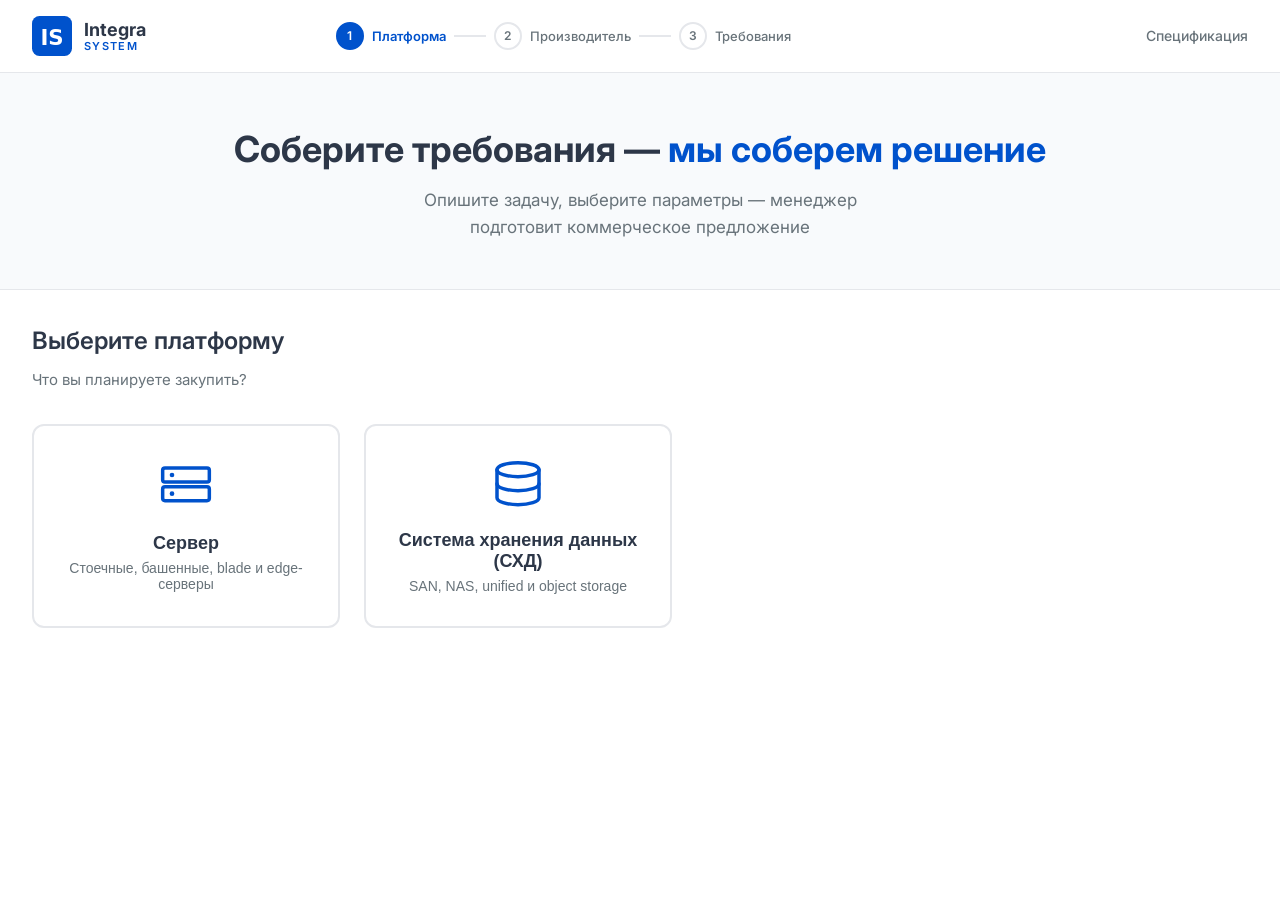
==== configurator_demo.html @ 0e26160b "demo" ====
<!DOCTYPE html>
<html lang="ru">
<head>
  <meta charset="UTF-8">
  <meta name="viewport" content="width=device-width, initial-scale=1.0">
  <title>IntegraSystem — Конфигуратор (демо)</title>
  <link rel="icon" href="favicon.svg" type="image/svg+xml">
  <link rel="preconnect" href="https://fonts.googleapis.com">
  <link rel="preconnect" href="https://fonts.gstatic.com" crossorigin>
  <link href="https://fonts.googleapis.com/css2?family=Inter:wght@400;500;600;700;800&display=swap" rel="stylesheet">
  <link rel="stylesheet" href="tokens.css">
  <link rel="stylesheet" href="configurator_demo.css">
</head>
<body>

  <header class="cfg-header">
    <div class="cfg-header-inner">
      <a class="cfg-logo" href="index.html">
        <div class="cfg-logo-mark"><img src="favicon.svg" alt=""></div>
        <div class="cfg-logo-text">
          <span class="cfg-logo-integra">Integra</span>
          <span class="cfg-logo-system">System</span>
        </div>
      </a>
      <nav class="cfg-stepper" id="stepper" aria-label="Шаги конфигуратора"></nav>
      <a class="cfg-back" href="configurator_spec.html">Спецификация</a>
    </div>
  </header>

  <section class="cfg-hero" id="hero"></section>

  <main class="cfg-main">
    <div id="app"></div>
  </main>

  <div class="cfg-overlay" id="modal-overlay"></div>

  <script src="configurator_demo.js"></script>
</body>
</html>
---- tokens.css ----
/**
 * IntegraSystem Design Tokens v1.1
 * Import: <link rel="stylesheet" href="tokens.css">
 */

:root {
  /* ── Primary ── */
  --integra-blue: #0052CC;
  --integra-blue-hover: #0045AD;
  --integra-blue-light: #3B82F6;
  --integra-cyan: #00B4D8;

  /* ── Neutral ── */
  --graphite: #2D3748;
  --dark-gray: #4A5568;
  --medium-gray: #68737A;
  --border-gray: #E5E7EB;
  --light-gray: #F8FAFC;
  --white: #FFFFFF;

  /* ── Dark theme ── */
  --deep-black: #111827;
  --dark-surface: #1F2937;
  --dark-border: #374151;
  --dark-text: #E5E7EB;

  /* ── Semantic aliases ── */
  --color-primary: var(--integra-blue);
  --color-primary-hover: var(--integra-blue-hover);
  --color-primary-on-dark: var(--integra-blue-light);
  --color-accent: var(--integra-cyan);
  --color-heading: var(--graphite);
  --color-text: var(--dark-gray);
  --color-text-secondary: var(--medium-gray);
  --color-border: var(--border-gray);
  --color-surface: var(--light-gray);
  --color-background: var(--white);

  /* ── Typography ── */
  --font-family: 'Inter', -apple-system, BlinkMacSystemFont, 'Segoe UI', sans-serif;
  --font-family-alt-1: 'Montserrat', sans-serif;
  --font-family-alt-2: 'Manrope', sans-serif;

  --font-size-h1: 56px;
  --font-size-h2: 40px;
  --font-size-h3: 32px;
  --font-size-h4: 24px;
  --font-size-body: 18px;
  --font-size-small: 14px;

  --font-weight-regular: 400;
  --font-weight-medium: 500;
  --font-weight-semibold: 600;
  --font-weight-bold: 700;
  --font-weight-extrabold: 800;

  --line-height-heading: 1.2;
  --line-height-body: 1.6;

  /* ── Layout ── */
  --max-width: 1280px;
  --grid-columns: 12;

  /* ── Spacing ── */
  --space-1: 8px;
  --space-2: 16px;
  --space-3: 24px;
  --space-4: 32px;
  --space-5: 48px;
  --space-6: 64px;
  --space-7: 96px;

  /* ── Radius ── */
  --radius-sm: 6px;
  --radius: 10px;
  --radius-md: 12px;
  --radius-lg: 16px;

  /* ── Buttons ── */
  --btn-primary-bg: var(--integra-blue);
  --btn-primary-bg-hover: var(--integra-blue-hover);
  --btn-primary-color: var(--white);
  --btn-primary-radius: var(--radius);

  --btn-secondary-bg: transparent;
  --btn-secondary-border: 1px solid var(--integra-blue);
  --btn-secondary-color: var(--integra-blue);

  /* ── Icons ── */
  --icon-color: var(--integra-blue);
  --icon-stroke-width: 1.5;

  /* ── Logo (light background) ── */
  --logo-mark-bg-light: var(--integra-blue);
  --logo-mark-color-light: var(--white);
  --logo-integra-color-light: var(--graphite);
  --logo-system-color-light: var(--integra-blue);

  /* ── Logo (dark background) ── */
  --logo-mark-bg-dark: var(--integra-blue);
  --logo-mark-color-dark: var(--white);
  --logo-integra-color-dark: var(--white);
  --logo-system-color-dark: var(--integra-blue-light);
}

/* ── Utility classes ── */

.btn-primary {
  display: inline-flex;
  align-items: center;
  justify-content: center;
  padding: 14px 28px;
  font-family: var(--font-family);
  font-size: 16px;
  font-weight: var(--font-weight-semibold);
  background: var(--btn-primary-bg);
  color: var(--btn-primary-color);
  border: none;
  border-radius: var(--btn-primary-radius);
  cursor: pointer;
  text-decoration: none;
  transition: background 0.15s;
}

.btn-primary:hover {
  background: var(--btn-primary-bg-hover);
}

.btn-secondary {
  display: inline-flex;
  align-items: center;
  justify-content: center;
  padding: 14px 28px;
  font-family: var(--font-family);
  font-size: 16px;
  font-weight: var(--font-weight-semibold);
  background: var(--btn-secondary-bg);
  color: var(--btn-secondary-color);
  border: var(--btn-secondary-border);
  border-radius: var(--btn-primary-radius);
  cursor: pointer;
  text-decoration: none;
  transition: background 0.15s;
}

.btn-secondary:hover {
  background: rgba(0, 82, 204, 0.06);
}

.text-h1 { font-size: var(--font-size-h1); font-weight: var(--font-weight-bold); color: var(--color-heading); line-height: 1.1; }
.text-h2 { font-size: var(--font-size-h2); font-weight: var(--font-weight-bold); color: var(--color-heading); line-height: var(--line-height-heading); }
.text-h3 { font-size: var(--font-size-h3); font-weight: var(--font-weight-semibold); color: var(--color-heading); line-height: 1.25; }
.text-h4 { font-size: var(--font-size-h4); font-weight: var(--font-weight-semibold); color: var(--color-heading); line-height: 1.3; }
.text-body { font-size: var(--font-size-body); color: var(--color-text); line-height: var(--line-height-body); }
.text-small { font-size: var(--font-size-small); color: var(--color-text-secondary); }

.container {
  max-width: var(--max-width);
  margin: 0 auto;
  padding: 0 var(--space-4);
}
---- configurator_demo.css ----
/**
 * IntegraSystem — Configurator Demo
 * Requires: tokens.css
 */

*, *::before, *::after { box-sizing: border-box; margin: 0; padding: 0; }

body {
  font-family: var(--font-family);
  font-size: 16px;
  line-height: 1.6;
  color: var(--dark-gray);
  background: var(--white);
  min-height: 100vh;
}

a { color: var(--integra-blue); text-decoration: none; }
a:hover { text-decoration: underline; }

/* ── Header ── */

.cfg-header {
  position: sticky;
  top: 0;
  z-index: 50;
  background: var(--white);
  border-bottom: 1px solid var(--border-gray);
}

.cfg-header-inner {
  max-width: var(--max-width);
  margin: 0 auto;
  padding: 16px var(--space-4);
  display: flex;
  align-items: center;
  gap: var(--space-3);
  flex-wrap: wrap;
}

.cfg-logo {
  display: flex;
  align-items: center;
  gap: 12px;
  text-decoration: none;
  color: inherit;
}

.cfg-logo:hover { text-decoration: none; }

.cfg-logo-mark {
  width: 40px;
  height: 40px;
  flex-shrink: 0;
}

.cfg-logo-mark img {
  width: 100%;
  height: 100%;
  display: block;
}

.cfg-logo-text {
  display: flex;
  flex-direction: column;
  line-height: 1.1;
}

.cfg-logo-integra {
  font-size: 18px;
  font-weight: 700;
  color: var(--graphite);
}

.cfg-logo-system {
  font-size: 11px;
  font-weight: 600;
  letter-spacing: 0.12em;
  text-transform: uppercase;
  color: var(--integra-blue);
}

.cfg-back {
  font-size: 14px;
  font-weight: 500;
  color: var(--medium-gray);
  margin-left: auto;
}

.cfg-back:hover { color: var(--integra-blue); }

/* ── Stepper ── */

.cfg-stepper {
  display: flex;
  align-items: center;
  gap: 8px;
  width: 100%;
  justify-content: center;
  order: 3;
  flex-basis: 100%;
}

@media (min-width: 900px) {
  .cfg-stepper {
    order: 0;
    flex-basis: auto;
    width: auto;
    margin: 0 auto;
  }
}

.cfg-step {
  display: flex;
  align-items: center;
  gap: 8px;
  font-size: 13px;
  font-weight: 500;
  color: var(--medium-gray);
}

.cfg-step.is-active { color: var(--integra-blue); font-weight: 600; }
.cfg-step.is-done { color: var(--graphite); }

.cfg-step-num {
  width: 28px;
  height: 28px;
  border-radius: 50%;
  border: 2px solid var(--border-gray);
  display: flex;
  align-items: center;
  justify-content: center;
  font-size: 12px;
  font-weight: 600;
  flex-shrink: 0;
}

.cfg-step.is-active .cfg-step-num {
  border-color: var(--integra-blue);
  background: var(--integra-blue);
  color: var(--white);
}

.cfg-step.is-done .cfg-step-num {
  border-color: var(--integra-blue);
  color: var(--integra-blue);
}

.cfg-step-line {
  width: 32px;
  height: 2px;
  background: var(--border-gray);
}

.cfg-step-line.is-done { background: var(--integra-blue); }

/* ── Hero strip (step 1) ── */

.cfg-hero {
  background: var(--light-gray);
  border-bottom: 1px solid var(--border-gray);
  padding: var(--space-5) var(--space-4);
  text-align: center;
}

.cfg-hero h1 {
  font-size: clamp(28px, 4vw, 36px);
  font-weight: 700;
  color: var(--graphite);
  margin-bottom: 8px;
}

.cfg-hero p {
  font-size: 17px;
  color: var(--medium-gray);
  max-width: 520px;
  margin: 0 auto;
}

.cfg-hero em {
  font-style: normal;
  color: var(--integra-blue);
}

/* ── Layout ── */

.cfg-main {
  max-width: var(--max-width);
  margin: 0 auto;
  padding: var(--space-4);
}

.cfg-step-view {
  animation: cfgFade 0.2s ease;
}

@keyframes cfgFade {
  from { opacity: 0; transform: translateY(6px); }
  to { opacity: 1; transform: translateY(0); }
}

.cfg-step-title {
  font-size: 24px;
  font-weight: 600;
  color: var(--graphite);
  margin-bottom: 8px;
}

.cfg-step-desc {
  font-size: 15px;
  color: var(--medium-gray);
  margin-bottom: var(--space-4);
}

/* ── Cards grid ── */

.cfg-cards {
  display: grid;
  grid-template-columns: repeat(auto-fit, minmax(240px, 1fr));
  gap: var(--space-3);
  max-width: 640px;
}

.cfg-card {
  background: var(--white);
  border: 2px solid var(--border-gray);
  border-radius: var(--radius-md);
  padding: var(--space-4);
  cursor: pointer;
  text-align: center;
  transition: border-color 0.15s, box-shadow 0.15s, transform 0.15s;
}

.cfg-card:hover {
  border-color: var(--integra-blue);
  box-shadow: 0 4px 20px rgba(0, 82, 204, 0.1);
  transform: translateY(-2px);
}

.cfg-card-icon {
  width: 56px;
  height: 56px;
  margin: 0 auto 16px;
  color: var(--integra-blue);
}

.cfg-card-icon svg {
  width: 100%;
  height: 100%;
  stroke: currentColor;
  fill: none;
  stroke-width: 1.5;
  stroke-linecap: round;
  stroke-linejoin: round;
}

.cfg-card h3 {
  font-size: 18px;
  font-weight: 600;
  color: var(--graphite);
  margin-bottom: 6px;
}

.cfg-card p {
  font-size: 14px;
  color: var(--medium-gray);
}

/* ── Step 2: brands ── */

.cfg-step-view--brands {
  max-width: 920px;
  margin: 0 auto;
  padding-top: var(--space-2);
}

.cfg-brands-header {
  text-align: center;
  margin-bottom: var(--space-5);
}

.cfg-brands-meta {
  display: flex;
  align-items: center;
  justify-content: center;
  flex-wrap: wrap;
  gap: 10px;
  margin-bottom: var(--space-3);
}

.cfg-brands-badge {
  display: inline-flex;
  align-items: center;
  padding: 6px 14px;
  border-radius: 999px;
  background: rgba(0, 82, 204, 0.08);
  color: var(--integra-blue);
  font-size: 13px;
  font-weight: 600;
  letter-spacing: 0.01em;
}

.cfg-brands-step {
  font-size: 13px;
  font-weight: 500;
  color: var(--medium-gray);
}

.cfg-brands-title {
  font-size: clamp(26px, 3.5vw, 32px);
  font-weight: 700;
  line-height: 1.2;
  color: var(--graphite);
  margin-bottom: 10px;
}

.cfg-brands-desc {
  font-size: 16px;
  line-height: 1.5;
  color: var(--medium-gray);
  max-width: 440px;
  margin: 0 auto;
}

.cfg-brands-grid {
  display: grid;
  grid-template-columns: repeat(4, 1fr);
  gap: 16px;
}

.cfg-brand-card {
  appearance: none;
  font: inherit;
  background: var(--light-gray);
  border: 1px solid var(--border-gray);
  border-radius: var(--radius-md);
  min-height: 96px;
  padding: 20px 16px;
  cursor: pointer;
  display: flex;
  align-items: center;
  justify-content: center;
  transition: border-color 0.15s, box-shadow 0.15s, background 0.15s, transform 0.15s;
}

.cfg-brand-card:hover {
  background: var(--white);
  border-color: var(--integra-blue);
  box-shadow: 0 6px 24px rgba(0, 82, 204, 0.08);
  transform: translateY(-1px);
}

.cfg-brand-card:focus-visible {
  outline: 2px solid var(--integra-blue);
  outline-offset: 2px;
}

.cfg-brand-logo {
  display: flex;
  align-items: center;
  justify-content: center;
  width: 100%;
  height: 44px;
}

.cfg-brand-logo-img {
  width: auto;
  max-width: 100%;
  height: 44px;
  object-fit: contain;
  object-position: center;
}

.cfg-brands-skip {
  margin-top: var(--space-4);
  text-align: center;
}

.cfg-brand-skip {
  appearance: none;
  font: inherit;
  font-size: 15px;
  font-weight: 500;
  color: var(--medium-gray);
  background: transparent;
  border: 1px dashed var(--border-gray);
  border-radius: var(--radius-md);
  padding: 14px 28px;
  min-width: 200px;
  cursor: pointer;
  transition: border-color 0.15s, color 0.15s, background 0.15s;
}

.cfg-brand-skip:hover {
  color: var(--graphite);
  border-color: var(--medium-gray);
  background: var(--light-gray);
}

.cfg-brand-skip:focus-visible {
  outline: 2px solid var(--integra-blue);
  outline-offset: 2px;
}

.cfg-actions--brands {
  margin-top: var(--space-5);
  border-top: none;
  padding-top: 0;
  justify-content: center;
}

/* ── Step 3 layout ── */

.cfg-form-layout {
  display: grid;
  grid-template-columns: 1fr 300px;
  gap: var(--space-4);
  align-items: start;
  transition: grid-template-columns 0.2s ease;
}

.cfg-form-layout--sidebar-collapsed {
  grid-template-columns: 1fr 48px;
}

.cfg-context-bar {
  grid-column: 1 / -1;
  display: flex;
  flex-wrap: wrap;
  gap: 12px;
  align-items: center;
  padding: 14px 20px;
  background: var(--light-gray);
  border: 1px solid var(--border-gray);
  border-radius: var(--radius-md);
  margin-bottom: 8px;
}

.cfg-context-bar span {
  font-size: 14px;
  color: var(--medium-gray);
}

.cfg-context-bar strong {
  color: var(--graphite);
}

.cfg-tag {
  font-size: 12px;
  font-weight: 600;
  padding: 4px 12px;
  border-radius: 20px;
  background: rgba(0, 82, 204, 0.08);
  color: var(--integra-blue);
}

/* ── Form blocks ── */

.cfg-blocks { display: flex; flex-direction: column; gap: var(--space-3); }

.cfg-block {
  background: var(--white);
  border: 1px solid var(--border-gray);
  border-radius: var(--radius-md);
  padding: var(--space-3);
}

.cfg-block-title {
  font-size: 16px;
  font-weight: 600;
  color: var(--graphite);
  margin-bottom: var(--space-2);
  padding-bottom: 12px;
  border-bottom: 1px solid var(--border-gray);
}

.cfg-field {
  margin-bottom: var(--space-2);
}

.cfg-field:last-child { margin-bottom: 0; }

.cfg-field.is-hidden { display: none; }

.cfg-label {
  display: block;
  font-size: 14px;
  font-weight: 500;
  color: var(--graphite);
  margin-bottom: 10px;
}

.cfg-select {
  width: 100%;
  max-width: 360px;
  padding: 10px 14px;
  font-family: var(--font-family);
  font-size: 15px;
  color: var(--graphite);
  background: var(--white);
  border: 1px solid var(--border-gray);
  border-radius: var(--radius-sm);
  cursor: pointer;
}

.cfg-select:focus {
  outline: none;
  border-color: var(--integra-blue);
  box-shadow: 0 0 0 3px rgba(0, 82, 204, 0.12);
}

.cfg-options {
  display: flex;
  flex-wrap: wrap;
  gap: 8px;
}

.cfg-option {
  position: relative;
}

.cfg-option input {
  position: absolute;
  opacity: 0;
  pointer-events: none;
}

.cfg-option label {
  display: inline-block;
  padding: 8px 16px;
  font-size: 14px;
  font-weight: 500;
  color: var(--dark-gray);
  background: var(--light-gray);
  border: 1px solid var(--border-gray);
  border-radius: var(--radius-sm);
  cursor: pointer;
  transition: all 0.12s;
  user-select: none;
}

.cfg-option input:checked + label {
  background: rgba(0, 82, 204, 0.08);
  border-color: var(--integra-blue);
  color: var(--integra-blue);
}

.cfg-option label:hover {
  border-color: var(--integra-blue);
}

/* ── Sidebar ── */

.cfg-sidebar {
  position: sticky;
  top: 100px;
}

.cfg-sidebar-fab {
  display: none;
  position: relative;
  width: 48px;
  height: 48px;
  align-items: center;
  justify-content: center;
  background: var(--white);
  border: 1px solid var(--border-gray);
  border-radius: var(--radius-md);
  color: var(--integra-blue);
  cursor: pointer;
  transition: border-color 0.15s, box-shadow 0.15s;
}

.cfg-sidebar-fab:hover {
  border-color: var(--integra-blue);
  box-shadow: 0 4px 16px rgba(0, 82, 204, 0.12);
}

.cfg-sidebar-fab-icon {
  display: flex;
  align-items: center;
  justify-content: center;
}

.cfg-sidebar-fab-icon svg {
  width: 22px;
  height: 22px;
  stroke: currentColor;
  fill: none;
  stroke-width: 2;
  stroke-linecap: round;
}

.cfg-sidebar-dot {
  position: absolute;
  top: 7px;
  right: 7px;
  width: 9px;
  height: 9px;
  border-radius: 50%;
  background: var(--integra-blue);
  box-shadow: 0 0 0 2px var(--white);
}

.cfg-sidebar-panel {
  background: var(--light-gray);
  border: 1px solid var(--border-gray);
  border-radius: var(--radius-md);
  overflow: hidden;
}

.cfg-sidebar.is-collapsed .cfg-sidebar-fab { display: flex; }
.cfg-sidebar.is-collapsed .cfg-sidebar-panel { display: none; }

.cfg-sidebar-head {
  display: flex;
  align-items: center;
  justify-content: space-between;
  padding: 14px 16px;
  background: var(--white);
  border-bottom: 1px solid var(--border-gray);
}

.cfg-sidebar-head h3 {
  font-size: 14px;
  font-weight: 600;
  color: var(--graphite);
}

.cfg-sidebar-toggle {
  display: flex;
  align-items: center;
  justify-content: center;
  width: 32px;
  height: 32px;
  background: none;
  border: 1px solid var(--border-gray);
  border-radius: var(--radius-sm);
  color: var(--medium-gray);
  cursor: pointer;
  transition: border-color 0.12s, color 0.12s;
}

.cfg-sidebar-toggle:hover {
  border-color: var(--integra-blue);
  color: var(--integra-blue);
}

.cfg-sidebar-toggle svg {
  width: 18px;
  height: 18px;
  stroke: currentColor;
  fill: none;
  stroke-width: 2;
  stroke-linecap: round;
  stroke-linejoin: round;
}

.cfg-sidebar-body {
  padding: 12px 16px 16px;
  max-height: 60vh;
  overflow-y: auto;
}

.cfg-summary-item {
  padding: 7px 0;
  border-bottom: 1px solid var(--border-gray);
  font-size: 13px;
  line-height: 1.45;
}

.cfg-summary-item:last-child { border-bottom: none; }

.cfg-summary-label {
  color: var(--medium-gray);
}

.cfg-summary-value {
  color: var(--graphite);
  font-weight: 500;
}

.cfg-summary-value.is-empty { color: var(--medium-gray); font-weight: 400; font-style: italic; }

.cfg-sidebar-empty {
  margin-top: 4px;
  padding-top: 12px;
  border-top: 1px solid var(--border-gray);
  font-size: 13px;
  line-height: 1.45;
  color: var(--medium-gray);
}

/* ── Actions ── */

.cfg-actions {
  display: flex;
  flex-wrap: wrap;
  gap: 12px;
  align-items: center;
  margin-top: var(--space-4);
  padding-top: var(--space-3);
  border-top: 1px solid var(--border-gray);
}

.cfg-reset {
  font-size: 14px;
  color: var(--medium-gray);
  background: none;
  border: none;
  cursor: pointer;
  margin-left: auto;
}

.cfg-reset:hover { color: var(--integra-blue); text-decoration: underline; }

/* ── Modal ── */

.cfg-overlay {
  position: fixed;
  inset: 0;
  background: rgba(17, 24, 39, 0.5);
  z-index: 200;
  display: flex;
  align-items: center;
  justify-content: center;
  padding: 24px;
  opacity: 0;
  pointer-events: none;
  transition: opacity 0.2s;
}

.cfg-overlay.is-open {
  opacity: 1;
  pointer-events: auto;
}

.cfg-modal {
  background: var(--white);
  border-radius: var(--radius-lg);
  width: 100%;
  max-width: 720px;
  max-height: 90vh;
  display: flex;
  flex-direction: column;
  overflow: hidden;
  box-shadow: 0 20px 60px rgba(0, 0, 0, 0.2);
}

.cfg-modal-head {
  flex-shrink: 0;
  padding: 24px 28px 16px;
  border-bottom: 1px solid var(--border-gray);
  display: flex;
  align-items: flex-start;
  justify-content: space-between;
  gap: 16px;
}

.cfg-modal-head h2 {
  font-size: 22px;
  font-weight: 600;
  color: var(--graphite);
}

.cfg-modal-close {
  background: none;
  border: none;
  font-size: 24px;
  line-height: 1;
  color: var(--medium-gray);
  cursor: pointer;
  padding: 4px;
}

.cfg-modal-close:hover { color: var(--graphite); }

.cfg-modal-body {
  flex: 1;
  min-height: 0;
  overflow-y: auto;
}

.cfg-modal-layout {
  display: flex;
  flex-direction: column;
}

.cfg-modal-summary-section,
.cfg-modal-form-section {
  padding: 20px 24px;
}

.cfg-modal-summary-section {
  background: var(--light-gray);
  border-bottom: 1px solid var(--border-gray);
}

.cfg-modal-form-section {
  background: var(--white);
}

.cfg-modal-section-title {
  font-size: 13px;
  font-weight: 600;
  letter-spacing: 0.04em;
  text-transform: uppercase;
  color: var(--medium-gray);
  margin-bottom: 14px;
}

.cfg-modal-summary {
  column-count: 2;
  column-gap: 20px;
}

.cfg-modal-summary-item {
  font-size: 13px;
  line-height: 1.45;
  min-width: 0;
  break-inside: avoid;
  margin-bottom: 10px;
}

.cfg-modal-summary-label {
  color: var(--medium-gray);
}

.cfg-modal-summary-value {
  font-weight: 500;
  color: var(--graphite);
  word-break: break-word;
}

.cfg-modal-summary-empty {
  margin: 0;
  font-size: 13px;
  line-height: 1.45;
  color: var(--medium-gray);
}

.cfg-modal-unselected {
  margin-top: 16px;
  padding-top: 16px;
  border-top: 1px solid var(--border-gray);
}

.cfg-modal-unselected-title {
  font-size: 13px;
  font-weight: 600;
  letter-spacing: 0.04em;
  text-transform: uppercase;
  color: var(--medium-gray);
  margin-bottom: 12px;
}

.cfg-modal-summary-item--empty .cfg-modal-summary-value {
  font-weight: 400;
  font-style: italic;
  color: var(--medium-gray);
}

.cfg-form-grid {
  display: grid;
  grid-template-columns: repeat(2, minmax(0, 1fr));
  gap: 16px;
  margin-bottom: 16px;
}

.cfg-form-row {
  margin-bottom: 16px;
}

.cfg-form-grid .cfg-form-row {
  margin-bottom: 0;
}

.cfg-form-row label {
  display: block;
  font-size: 14px;
  font-weight: 500;
  color: var(--graphite);
  margin-bottom: 6px;
}

.cfg-form-row label .req { color: var(--integra-blue); }

.cfg-input,
.cfg-textarea {
  width: 100%;
  padding: 10px 14px;
  font-family: var(--font-family);
  font-size: 15px;
  border: 1px solid var(--border-gray);
  border-radius: var(--radius-sm);
  color: var(--graphite);
}

.cfg-input:focus,
.cfg-textarea:focus {
  outline: none;
  border-color: var(--integra-blue);
  box-shadow: 0 0 0 3px rgba(0, 82, 204, 0.12);
}

.cfg-textarea { min-height: 80px; resize: vertical; }

.cfg-checkbox-row {
  display: flex;
  align-items: flex-start;
  gap: 10px;
  font-size: 14px;
  color: var(--dark-gray);
  margin-bottom: 12px;
}

.cfg-checkbox-row input { margin-top: 3px; accent-color: var(--integra-blue); }

.cfg-form-error {
  font-size: 13px;
  color: #B91C1C;
  margin-top: 4px;
}

.cfg-modal-foot {
  flex-shrink: 0;
  padding: 16px 28px 24px;
  border-top: 1px solid var(--border-gray);
  display: flex;
  gap: 12px;
  justify-content: flex-end;
}

/* ── Success ── */

.cfg-success {
  text-align: center;
  padding: var(--space-6) var(--space-4);
  max-width: 480px;
  margin: 0 auto;
}

.cfg-success-icon {
  width: 72px;
  height: 72px;
  margin: 0 auto var(--space-3);
  background: rgba(0, 82, 204, 0.08);
  border-radius: 50%;
  display: flex;
  align-items: center;
  justify-content: center;
  color: var(--integra-blue);
}

.cfg-success-icon svg {
  width: 36px;
  height: 36px;
  stroke: currentColor;
  fill: none;
  stroke-width: 2;
}

.cfg-success h2 {
  font-size: 28px;
  font-weight: 700;
  color: var(--graphite);
  margin-bottom: 12px;
}

.cfg-success p {
  font-size: 16px;
  color: var(--medium-gray);
  margin-bottom: var(--space-4);
}

/* ── Responsive ── */

@media (max-width: 900px) {
  .cfg-form-layout,
  .cfg-form-layout--sidebar-collapsed { grid-template-columns: 1fr; }
  .cfg-sidebar { position: static; order: -1; }
  .cfg-sidebar-body { max-height: 240px; }
  .cfg-sidebar.is-collapsed .cfg-sidebar-fab { width: 100%; }

  .cfg-modal-summary { column-count: 1; }
  .cfg-form-grid { grid-template-columns: 1fr; }
}

@media (max-width: 900px) {
  .cfg-brands-grid { grid-template-columns: repeat(3, 1fr); }
  .cfg-brands-header { margin-bottom: var(--space-4); }
}

@media (max-width: 640px) {
  .cfg-header-inner { padding: 12px 16px; }
  .cfg-main { padding: 24px 16px; }
  .cfg-step-label { display: none; }
  .cfg-brands-grid { grid-template-columns: repeat(2, 1fr); gap: 12px; }
  .cfg-brand-card { min-height: 84px; padding: 16px 12px; }
  .cfg-brand-logo,
  .cfg-brand-logo-img { height: 36px; }
  .cfg-brand-skip { width: 100%; }
}
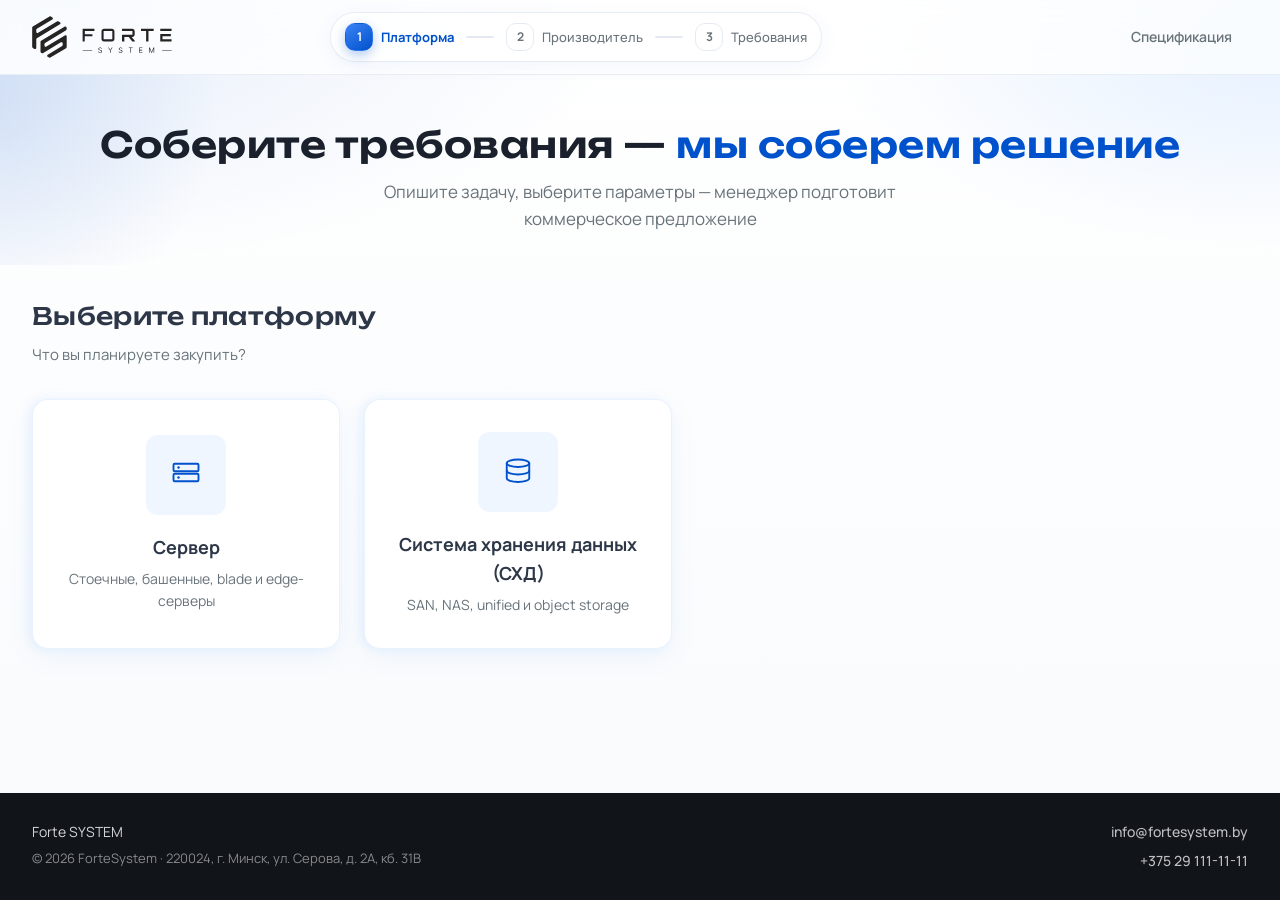
==== commit e9d42db7: "Add Forte SYSTEM landing page with product brands and hero. Ship the marketing site layout from Figm" ====
--- a/configurator_demo.html
+++ b/configurator_demo.html
@@ -3,11 +3,11 @@
 <head>
   <meta charset="UTF-8">
   <meta name="viewport" content="width=device-width, initial-scale=1.0">
-  <title>IntegraSystem — Конфигуратор (демо)</title>
+  <title>Forte SYSTEM — Конфигуратор</title>
   <link rel="icon" href="favicon.svg" type="image/svg+xml">
   <link rel="preconnect" href="https://fonts.googleapis.com">
   <link rel="preconnect" href="https://fonts.gstatic.com" crossorigin>
-  <link href="https://fonts.googleapis.com/css2?family=Inter:wght@400;500;600;700;800&display=swap" rel="stylesheet">
+  <link href="https://fonts.googleapis.com/css2?family=Manrope:wght@400;500;600;700&family=Unbounded:wght@400;500;600&display=swap" rel="stylesheet">
   <link rel="stylesheet" href="tokens.css">
   <link rel="stylesheet" href="configurator_demo.css">
 </head>
@@ -15,12 +15,8 @@
 
   <header class="cfg-header">
     <div class="cfg-header-inner">
-      <a class="cfg-logo" href="index.html">
-        <div class="cfg-logo-mark"><img src="favicon.svg" alt=""></div>
-        <div class="cfg-logo-text">
-          <span class="cfg-logo-integra">Integra</span>
-          <span class="cfg-logo-system">System</span>
-        </div>
+      <a class="cfg-logo" href="index.html" aria-label="Forte SYSTEM">
+        <img class="cfg-logo-img" src="images/general/forte-logo-light.svg" alt="FORTE SYSTEM">
       </a>
       <nav class="cfg-stepper" id="stepper" aria-label="Шаги конфигуратора"></nav>
       <a class="cfg-back" href="configurator_spec.html">Спецификация</a>
@@ -33,6 +29,19 @@
     <div id="app"></div>
   </main>
 
+  <footer class="cfg-footer">
+    <div class="cfg-footer-inner">
+      <div>
+        <p class="cfg-footer-legal">Forte SYSTEM</p>
+        <p class="cfg-footer-copy">© 2026 ForteSystem · 220024, г. Минск, ул. Серова, д. 2А, кб. 31В</p>
+      </div>
+      <div class="cfg-footer-contacts">
+        <a href="mailto:info@fortesystem.by">info@fortesystem.by</a>
+        <a href="tel:+375291111111">+375 29 111-11-11</a>
+      </div>
+    </div>
+  </footer>
+
   <div class="cfg-overlay" id="modal-overlay"></div>
 
   <script src="configurator_demo.js"></script>
--- a/tokens.css
+++ b/tokens.css
@@ -1,5 +1,6 @@
 /**
- * IntegraSystem Design Tokens v1.1
+ * Forte SYSTEM Design Tokens
+ * Source: Figma — Alina's team library (node 3796:3387)
  * Import: <link rel="stylesheet" href="tokens.css">
  */
 
@@ -8,21 +9,28 @@
   --integra-blue: #0052CC;
   --integra-blue-hover: #0045AD;
   --integra-blue-light: #3B82F6;
-  --integra-cyan: #00B4D8;
+  --integra-cyan: #4D9AFF;
 
   /* ── Neutral ── */
   --graphite: #2D3748;
-  --dark-gray: #4A5568;
+  --heading-dark: #1A202C;
+  --dark-gray: #444F61;
   --medium-gray: #68737A;
-  --border-gray: #E5E7EB;
+  --border-gray: #E5EAF2;
   --light-gray: #F8FAFC;
+  --mist-blue: #EFF6FF;
   --white: #FFFFFF;
 
-  /* ── Dark theme ── */
-  --deep-black: #111827;
-  --dark-surface: #1F2937;
-  --dark-border: #374151;
-  --dark-text: #E5E7EB;
+  /* ── Dark theme / footer ── */
+  --deep-black: #111418;
+  --dark-surface: #1A1D22;
+  --dark-border: #2A2F38;
+  --dark-text: #E8EAED;
+
+  /* ── Atmosphere ── */
+  --soft-shadow: -4px 0 8px rgba(77, 154, 255, 0.08), 0 8px 24px rgba(77, 154, 255, 0.08);
+  --soft-shadow-hover: -4px 0 10px rgba(77, 154, 255, 0.12), 0 12px 32px rgba(77, 154, 255, 0.14);
+  --btn-shadow: 0 8px 16px rgba(31, 38, 135, 0.15);
 
   /* ── Semantic aliases ── */
   --color-primary: var(--integra-blue);
@@ -36,15 +44,17 @@
   --color-surface: var(--light-gray);
   --color-background: var(--white);
 
-  /* ── Typography ── */
-  --font-family: 'Inter', -apple-system, BlinkMacSystemFont, 'Segoe UI', sans-serif;
-  --font-family-alt-1: 'Montserrat', sans-serif;
-  --font-family-alt-2: 'Manrope', sans-serif;
+  /* ── Typography (Figma) ── */
+  --font-family: 'Manrope', -apple-system, BlinkMacSystemFont, 'Segoe UI', sans-serif;
+  --font-family-display: 'Unbounded', 'Manrope', sans-serif;
+  --font-family-logo: 'Syne', 'Unbounded', sans-serif;
+  --font-family-alt-1: 'Syne', sans-serif;
+  --font-family-alt-2: 'Unbounded', sans-serif;
 
-  --font-size-h1: 56px;
-  --font-size-h2: 40px;
-  --font-size-h3: 32px;
-  --font-size-h4: 24px;
+  --font-size-h1: 46px;
+  --font-size-h2: 30px;
+  --font-size-h3: 24px;
+  --font-size-h4: 18px;
   --font-size-body: 18px;
   --font-size-small: 14px;
 
@@ -70,37 +80,33 @@
   --space-6: 64px;
   --space-7: 96px;
 
-  /* ── Radius ── */
-  --radius-sm: 6px;
-  --radius: 10px;
-  --radius-md: 12px;
-  --radius-lg: 16px;
+  /* ── Radius (Figma: cards 16, buttons ~28) ── */
+  --radius-sm: 10px;
+  --radius: 12px;
+  --radius-md: 16px;
+  --radius-lg: 20px;
+  --radius-pill: 28px;
 
   /* ── Buttons ── */
   --btn-primary-bg: var(--integra-blue);
   --btn-primary-bg-hover: var(--integra-blue-hover);
   --btn-primary-color: var(--white);
-  --btn-primary-radius: var(--radius);
+  --btn-primary-radius: var(--radius-pill);
 
-  --btn-secondary-bg: transparent;
-  --btn-secondary-border: 1px solid var(--integra-blue);
+  --btn-secondary-bg: rgba(255, 255, 255, 0.45);
+  --btn-secondary-border: 1px solid rgba(37, 105, 177, 0.18);
   --btn-secondary-color: var(--integra-blue);
 
   /* ── Icons ── */
   --icon-color: var(--integra-blue);
   --icon-stroke-width: 1.5;
 
-  /* ── Logo (light background) ── */
-  --logo-mark-bg-light: var(--integra-blue);
-  --logo-mark-color-light: var(--white);
-  --logo-integra-color-light: var(--graphite);
-  --logo-system-color-light: var(--integra-blue);
-
-  /* ── Logo (dark background) ── */
-  --logo-mark-bg-dark: var(--integra-blue);
-  --logo-mark-color-dark: var(--white);
-  --logo-integra-color-dark: var(--white);
-  --logo-system-color-dark: var(--integra-blue-light);
+  /* ── Logo (Figma 3839:39) ── */
+  --logo-graphite: #262323;
+  --logo-mark-bg-light: var(--logo-graphite);
+  --logo-mark-color-light: var(--logo-graphite);
+  --logo-on-light: var(--logo-graphite);
+  --logo-on-dark: var(--white);
 }
 
 /* ── Utility classes ── */
@@ -109,48 +115,54 @@
   display: inline-flex;
   align-items: center;
   justify-content: center;
-  padding: 14px 28px;
-  font-family: var(--font-family);
-  font-size: 16px;
-  font-weight: var(--font-weight-semibold);
+  gap: 10px;
+  padding: 15px 31px;
+  font-family: var(--font-family-display);
+  font-size: 15px;
+  font-weight: var(--font-weight-regular);
   background: var(--btn-primary-bg);
   color: var(--btn-primary-color);
-  border: none;
+  border: 1px solid rgba(255, 255, 255, 0.2);
   border-radius: var(--btn-primary-radius);
   cursor: pointer;
   text-decoration: none;
-  transition: background 0.15s;
+  box-shadow: var(--btn-shadow);
+  transition: background 0.15s, box-shadow 0.15s, transform 0.15s;
 }
 
 .btn-primary:hover {
   background: var(--btn-primary-bg-hover);
+  box-shadow: 0 10px 22px rgba(31, 38, 135, 0.22);
+  transform: translateY(-1px);
 }
 
 .btn-secondary {
   display: inline-flex;
   align-items: center;
   justify-content: center;
-  padding: 14px 28px;
-  font-family: var(--font-family);
-  font-size: 16px;
-  font-weight: var(--font-weight-semibold);
+  padding: 15px 31px;
+  font-family: var(--font-family-display);
+  font-size: 15px;
+  font-weight: var(--font-weight-regular);
   background: var(--btn-secondary-bg);
   color: var(--btn-secondary-color);
   border: var(--btn-secondary-border);
   border-radius: var(--btn-primary-radius);
   cursor: pointer;
   text-decoration: none;
-  transition: background 0.15s;
+  backdrop-filter: blur(8px);
+  transition: background 0.15s, border-color 0.15s;
 }
 
 .btn-secondary:hover {
-  background: rgba(0, 82, 204, 0.06);
+  background: rgba(255, 255, 255, 0.7);
+  border-color: rgba(0, 82, 204, 0.28);
 }
 
-.text-h1 { font-size: var(--font-size-h1); font-weight: var(--font-weight-bold); color: var(--color-heading); line-height: 1.1; }
-.text-h2 { font-size: var(--font-size-h2); font-weight: var(--font-weight-bold); color: var(--color-heading); line-height: var(--line-height-heading); }
-.text-h3 { font-size: var(--font-size-h3); font-weight: var(--font-weight-semibold); color: var(--color-heading); line-height: 1.25; }
-.text-h4 { font-size: var(--font-size-h4); font-weight: var(--font-weight-semibold); color: var(--color-heading); line-height: 1.3; }
+.text-h1 { font-family: var(--font-family-display); font-size: var(--font-size-h1); font-weight: var(--font-weight-semibold); color: var(--heading-dark); line-height: 1.15; }
+.text-h2 { font-family: var(--font-family-display); font-size: var(--font-size-h2); font-weight: var(--font-weight-medium); color: var(--color-heading); line-height: var(--line-height-heading); }
+.text-h3 { font-family: var(--font-family-display); font-size: var(--font-size-h3); font-weight: var(--font-weight-medium); color: var(--color-heading); line-height: 1.25; }
+.text-h4 { font-family: var(--font-family-display); font-size: var(--font-size-h4); font-weight: var(--font-weight-medium); color: var(--color-heading); line-height: 1.3; }
 .text-body { font-size: var(--font-size-body); color: var(--color-text); line-height: var(--line-height-body); }
 .text-small { font-size: var(--font-size-small); color: var(--color-text-secondary); }
 
--- a/configurator_demo.css
+++ b/configurator_demo.css
@@ -1,5 +1,6 @@
 /**
- * IntegraSystem — Configurator Demo
+ * Forte SYSTEM — Configurator Demo
+ * Visual language aligned with full-site mockup
  * Requires: tokens.css
  */
 
@@ -10,8 +11,14 @@
   font-size: 16px;
   line-height: 1.6;
   color: var(--dark-gray);
-  background: var(--white);
   min-height: 100vh;
+  display: flex;
+  flex-direction: column;
+  background:
+    radial-gradient(ellipse 90% 55% at 0% 0%, rgba(0, 82, 204, 0.1), transparent 55%),
+    radial-gradient(ellipse 70% 45% at 100% 5%, rgba(77, 154, 255, 0.14), transparent 50%),
+    linear-gradient(180deg, #FFFFFF 0%, #F8FAFC 100%);
+  background-attachment: fixed;
 }
 
 a { color: var(--integra-blue); text-decoration: none; }
@@ -23,14 +30,16 @@
   position: sticky;
   top: 0;
   z-index: 50;
-  background: var(--white);
-  border-bottom: 1px solid var(--border-gray);
+  background: rgba(255, 255, 255, 0.72);
+  backdrop-filter: blur(16px) saturate(1.2);
+  -webkit-backdrop-filter: blur(16px) saturate(1.2);
+  border-bottom: 1px solid rgba(229, 234, 242, 0.8);
 }
 
 .cfg-header-inner {
   max-width: var(--max-width);
   margin: 0 auto;
-  padding: 16px var(--space-4);
+  padding: 12px var(--space-4);
   display: flex;
   align-items: center;
   gap: var(--space-3);
@@ -40,53 +49,40 @@
 .cfg-logo {
   display: flex;
   align-items: center;
-  gap: 12px;
   text-decoration: none;
-  color: inherit;
-}
-
-.cfg-logo:hover { text-decoration: none; }
-
-.cfg-logo-mark {
-  width: 40px;
-  height: 40px;
   flex-shrink: 0;
-}
-
-.cfg-logo-mark img {
-  width: 100%;
-  height: 100%;
+  transition: opacity 0.15s;
+}
+
+.cfg-logo:hover {
+  text-decoration: none;
+  opacity: 0.85;
+}
+
+.cfg-logo-img {
   display: block;
-}
-
-.cfg-logo-text {
-  display: flex;
-  flex-direction: column;
-  line-height: 1.1;
-}
-
-.cfg-logo-integra {
-  font-size: 18px;
-  font-weight: 700;
-  color: var(--graphite);
-}
-
-.cfg-logo-system {
-  font-size: 11px;
-  font-weight: 600;
-  letter-spacing: 0.12em;
-  text-transform: uppercase;
-  color: var(--integra-blue);
+  height: 42px;
+  width: auto;
+  max-width: 160px;
+  object-fit: contain;
+  object-position: left center;
 }
 
 .cfg-back {
   font-size: 14px;
-  font-weight: 500;
+  font-weight: 600;
   color: var(--medium-gray);
   margin-left: auto;
-}
-
-.cfg-back:hover { color: var(--integra-blue); }
+  padding: 10px 16px;
+  border-radius: var(--radius-pill);
+  transition: color 0.15s, background 0.15s;
+}
+
+.cfg-back:hover {
+  color: var(--integra-blue);
+  background: var(--mist-blue);
+  text-decoration: none;
+}
 
 /* ── Stepper ── */
 
@@ -98,6 +94,11 @@
   justify-content: center;
   order: 3;
   flex-basis: 100%;
+  padding: 4px 10px;
+  background: rgba(255, 255, 255, 0.65);
+  border: 1px solid rgba(229, 234, 242, 0.9);
+  border-radius: var(--radius-pill);
+  box-shadow: 0 4px 20px rgba(0, 82, 204, 0.05);
 }
 
 @media (min-width: 900px) {
@@ -116,63 +117,90 @@
   font-size: 13px;
   font-weight: 500;
   color: var(--medium-gray);
-}
-
-.cfg-step.is-active { color: var(--integra-blue); font-weight: 600; }
+  padding: 6px 4px;
+}
+
+.cfg-step.is-active {
+  color: var(--integra-blue);
+  font-weight: 700;
+}
+
 .cfg-step.is-done { color: var(--graphite); }
 
 .cfg-step-num {
   width: 28px;
   height: 28px;
-  border-radius: 50%;
-  border: 2px solid var(--border-gray);
+  border-radius: 10px;
+  border: 1.5px solid var(--border-gray);
   display: flex;
   align-items: center;
   justify-content: center;
   font-size: 12px;
-  font-weight: 600;
+  font-weight: 700;
   flex-shrink: 0;
+  background: var(--white);
 }
 
 .cfg-step.is-active .cfg-step-num {
-  border-color: var(--integra-blue);
-  background: var(--integra-blue);
+  border-color: transparent;
+  background: linear-gradient(145deg, var(--integra-blue-light), var(--integra-blue));
   color: var(--white);
+  box-shadow: 0 4px 12px rgba(0, 82, 204, 0.3);
 }
 
 .cfg-step.is-done .cfg-step-num {
   border-color: var(--integra-blue);
   color: var(--integra-blue);
+  background: var(--mist-blue);
 }
 
 .cfg-step-line {
-  width: 32px;
+  width: 28px;
   height: 2px;
+  border-radius: 2px;
   background: var(--border-gray);
 }
 
-.cfg-step-line.is-done { background: var(--integra-blue); }
+.cfg-step-line.is-done {
+  background: linear-gradient(90deg, var(--integra-blue), var(--integra-blue-light));
+}
 
 /* ── Hero strip (step 1) ── */
 
 .cfg-hero {
-  background: var(--light-gray);
-  border-bottom: 1px solid var(--border-gray);
-  padding: var(--space-5) var(--space-4);
+  position: relative;
+  padding: var(--space-5) var(--space-4) var(--space-4);
   text-align: center;
+  overflow: hidden;
+}
+
+.cfg-hero::before {
+  content: '';
+  position: absolute;
+  inset: auto 50% -40% -20%;
+  width: 480px;
+  height: 480px;
+  border-radius: 50%;
+  background: radial-gradient(circle, rgba(0, 82, 204, 0.12), transparent 70%);
+  pointer-events: none;
 }
 
 .cfg-hero h1 {
-  font-size: clamp(28px, 4vw, 36px);
-  font-weight: 700;
-  color: var(--graphite);
-  margin-bottom: 8px;
+  position: relative;
+  font-family: var(--font-family-display);
+  font-size: clamp(26px, 3.8vw, 36px);
+  font-weight: 600;
+  letter-spacing: 0.5px;
+  color: var(--heading-dark);
+  margin-bottom: 12px;
+  line-height: 1.2;
 }
 
 .cfg-hero p {
+  position: relative;
   font-size: 17px;
   color: var(--medium-gray);
-  max-width: 520px;
+  max-width: 540px;
   margin: 0 auto;
 }
 
@@ -184,25 +212,29 @@
 /* ── Layout ── */
 
 .cfg-main {
+  flex: 1;
   max-width: var(--max-width);
   margin: 0 auto;
   padding: var(--space-4);
+  width: 100%;
 }
 
 .cfg-step-view {
-  animation: cfgFade 0.2s ease;
+  animation: cfgFade 0.28s ease;
 }
 
 @keyframes cfgFade {
-  from { opacity: 0; transform: translateY(6px); }
+  from { opacity: 0; transform: translateY(8px); }
   to { opacity: 1; transform: translateY(0); }
 }
 
 .cfg-step-title {
+  font-family: var(--font-family-display);
   font-size: 24px;
-  font-weight: 600;
+  font-weight: 500;
   color: var(--graphite);
   margin-bottom: 8px;
+  letter-spacing: 0.3px;
 }
 
 .cfg-step-desc {
@@ -221,31 +253,39 @@
 }
 
 .cfg-card {
+  appearance: none;
+  font: inherit;
   background: var(--white);
-  border: 2px solid var(--border-gray);
+  border: 1px solid rgba(77, 154, 255, 0.12);
   border-radius: var(--radius-md);
   padding: var(--space-4);
   cursor: pointer;
   text-align: center;
-  transition: border-color 0.15s, box-shadow 0.15s, transform 0.15s;
+  box-shadow: var(--soft-shadow);
+  transition: border-color 0.18s, box-shadow 0.18s, transform 0.18s;
 }
 
 .cfg-card:hover {
-  border-color: var(--integra-blue);
-  box-shadow: 0 4px 20px rgba(0, 82, 204, 0.1);
-  transform: translateY(-2px);
+  border-color: rgba(0, 82, 204, 0.28);
+  box-shadow: var(--soft-shadow-hover);
+  transform: translateY(-3px);
 }
 
 .cfg-card-icon {
-  width: 56px;
-  height: 56px;
-  margin: 0 auto 16px;
+  width: 80px;
+  height: 80px;
+  margin: 0 auto 18px;
   color: var(--integra-blue);
+  background: var(--mist-blue);
+  border-radius: 12px;
+  display: flex;
+  align-items: center;
+  justify-content: center;
 }
 
 .cfg-card-icon svg {
-  width: 100%;
-  height: 100%;
+  width: 30px;
+  height: 30px;
   stroke: currentColor;
   fill: none;
   stroke-width: 1.5;
@@ -255,7 +295,7 @@
 
 .cfg-card h3 {
   font-size: 18px;
-  font-weight: 600;
+  font-weight: 700;
   color: var(--graphite);
   margin-bottom: 6px;
 }
@@ -291,11 +331,11 @@
   display: inline-flex;
   align-items: center;
   padding: 6px 14px;
-  border-radius: 999px;
-  background: rgba(0, 82, 204, 0.08);
+  border-radius: var(--radius-pill);
+  background: var(--mist-blue);
   color: var(--integra-blue);
   font-size: 13px;
-  font-weight: 600;
+  font-weight: 700;
   letter-spacing: 0.01em;
 }
 
@@ -306,9 +346,11 @@
 }
 
 .cfg-brands-title {
-  font-size: clamp(26px, 3.5vw, 32px);
-  font-weight: 700;
+  font-family: var(--font-family-display);
+  font-size: clamp(24px, 3.2vw, 30px);
+  font-weight: 500;
   line-height: 1.2;
+  letter-spacing: 0.5px;
   color: var(--graphite);
   margin-bottom: 10px;
 }
@@ -330,7 +372,7 @@
 .cfg-brand-card {
   appearance: none;
   font: inherit;
-  background: var(--light-gray);
+  background: rgba(255, 255, 255, 0.92);
   border: 1px solid var(--border-gray);
   border-radius: var(--radius-md);
   min-height: 96px;
@@ -339,14 +381,15 @@
   display: flex;
   align-items: center;
   justify-content: center;
+  box-shadow: 0 6px 24px rgba(0, 82, 204, 0.05);
   transition: border-color 0.15s, box-shadow 0.15s, background 0.15s, transform 0.15s;
 }
 
 .cfg-brand-card:hover {
   background: var(--white);
-  border-color: var(--integra-blue);
-  box-shadow: 0 6px 24px rgba(0, 82, 204, 0.08);
-  transform: translateY(-1px);
+  border-color: rgba(0, 82, 204, 0.4);
+  box-shadow: var(--soft-shadow-hover);
+  transform: translateY(-2px);
 }
 
 .cfg-brand-card:focus-visible {
@@ -379,11 +422,11 @@
   appearance: none;
   font: inherit;
   font-size: 15px;
-  font-weight: 500;
-  color: var(--medium-gray);
-  background: transparent;
-  border: 1px dashed var(--border-gray);
-  border-radius: var(--radius-md);
+  font-weight: 600;
+  color: var(--medium-gray);
+  background: rgba(255, 255, 255, 0.7);
+  border: 1px dashed rgba(107, 114, 128, 0.45);
+  border-radius: var(--radius-pill);
   padding: 14px 28px;
   min-width: 200px;
   cursor: pointer;
@@ -392,8 +435,8 @@
 
 .cfg-brand-skip:hover {
   color: var(--graphite);
-  border-color: var(--medium-gray);
-  background: var(--light-gray);
+  border-color: var(--integra-blue);
+  background: var(--mist-blue);
 }
 
 .cfg-brand-skip:focus-visible {
@@ -429,10 +472,11 @@
   gap: 12px;
   align-items: center;
   padding: 14px 20px;
-  background: var(--light-gray);
+  background: rgba(255, 255, 255, 0.85);
   border: 1px solid var(--border-gray);
   border-radius: var(--radius-md);
   margin-bottom: 8px;
+  box-shadow: 0 6px 24px rgba(0, 82, 204, 0.04);
 }
 
 .cfg-context-bar span {
@@ -446,10 +490,10 @@
 
 .cfg-tag {
   font-size: 12px;
-  font-weight: 600;
-  padding: 4px 12px;
-  border-radius: 20px;
-  background: rgba(0, 82, 204, 0.08);
+  font-weight: 700;
+  padding: 5px 12px;
+  border-radius: var(--radius-pill);
+  background: var(--mist-blue);
   color: var(--integra-blue);
 }
 
@@ -458,15 +502,16 @@
 .cfg-blocks { display: flex; flex-direction: column; gap: var(--space-3); }
 
 .cfg-block {
-  background: var(--white);
+  background: rgba(255, 255, 255, 0.92);
   border: 1px solid var(--border-gray);
   border-radius: var(--radius-md);
   padding: var(--space-3);
+  box-shadow: 0 8px 28px rgba(0, 82, 204, 0.04);
 }
 
 .cfg-block-title {
   font-size: 16px;
-  font-weight: 600;
+  font-weight: 700;
   color: var(--graphite);
   margin-bottom: var(--space-2);
   padding-bottom: 12px;
@@ -484,7 +529,7 @@
 .cfg-label {
   display: block;
   font-size: 14px;
-  font-weight: 500;
+  font-weight: 600;
   color: var(--graphite);
   margin-bottom: 10px;
 }
@@ -492,7 +537,7 @@
 .cfg-select {
   width: 100%;
   max-width: 360px;
-  padding: 10px 14px;
+  padding: 11px 14px;
   font-family: var(--font-family);
   font-size: 15px;
   color: var(--graphite);
@@ -505,7 +550,7 @@
 .cfg-select:focus {
   outline: none;
   border-color: var(--integra-blue);
-  box-shadow: 0 0 0 3px rgba(0, 82, 204, 0.12);
+  box-shadow: 0 0 0 3px rgba(0, 82, 204, 0.14);
 }
 
 .cfg-options {
@@ -528,20 +573,21 @@
   display: inline-block;
   padding: 8px 16px;
   font-size: 14px;
-  font-weight: 500;
+  font-weight: 600;
   color: var(--dark-gray);
   background: var(--light-gray);
   border: 1px solid var(--border-gray);
-  border-radius: var(--radius-sm);
+  border-radius: var(--radius-pill);
   cursor: pointer;
   transition: all 0.12s;
   user-select: none;
 }
 
 .cfg-option input:checked + label {
-  background: rgba(0, 82, 204, 0.08);
+  background: var(--mist-blue);
   border-color: var(--integra-blue);
   color: var(--integra-blue);
+  box-shadow: 0 4px 12px rgba(0, 82, 204, 0.12);
 }
 
 .cfg-option label:hover {
@@ -567,12 +613,13 @@
   border-radius: var(--radius-md);
   color: var(--integra-blue);
   cursor: pointer;
+  box-shadow: var(--soft-shadow);
   transition: border-color 0.15s, box-shadow 0.15s;
 }
 
 .cfg-sidebar-fab:hover {
   border-color: var(--integra-blue);
-  box-shadow: 0 4px 16px rgba(0, 82, 204, 0.12);
+  box-shadow: var(--soft-shadow-hover);
 }
 
 .cfg-sidebar-fab-icon {
@@ -602,10 +649,11 @@
 }
 
 .cfg-sidebar-panel {
-  background: var(--light-gray);
+  background: rgba(255, 255, 255, 0.95);
   border: 1px solid var(--border-gray);
   border-radius: var(--radius-md);
   overflow: hidden;
+  box-shadow: var(--soft-shadow);
 }
 
 .cfg-sidebar.is-collapsed .cfg-sidebar-fab { display: flex; }
@@ -616,13 +664,13 @@
   align-items: center;
   justify-content: space-between;
   padding: 14px 16px;
-  background: var(--white);
+  background: linear-gradient(180deg, #FFFFFF, var(--light-gray));
   border-bottom: 1px solid var(--border-gray);
 }
 
 .cfg-sidebar-head h3 {
   font-size: 14px;
-  font-weight: 600;
+  font-weight: 700;
   color: var(--graphite);
 }
 
@@ -634,15 +682,16 @@
   height: 32px;
   background: none;
   border: 1px solid var(--border-gray);
-  border-radius: var(--radius-sm);
+  border-radius: 10px;
   color: var(--medium-gray);
   cursor: pointer;
-  transition: border-color 0.12s, color 0.12s;
+  transition: border-color 0.12s, color 0.12s, background 0.12s;
 }
 
 .cfg-sidebar-toggle:hover {
   border-color: var(--integra-blue);
   color: var(--integra-blue);
+  background: var(--mist-blue);
 }
 
 .cfg-sidebar-toggle svg {
@@ -676,7 +725,7 @@
 
 .cfg-summary-value {
   color: var(--graphite);
-  font-weight: 500;
+  font-weight: 600;
 }
 
 .cfg-summary-value.is-empty { color: var(--medium-gray); font-weight: 400; font-style: italic; }
@@ -709,16 +758,66 @@
   border: none;
   cursor: pointer;
   margin-left: auto;
+  font-weight: 500;
 }
 
 .cfg-reset:hover { color: var(--integra-blue); text-decoration: underline; }
+
+/* ── Footer ── */
+
+.cfg-footer {
+  margin-top: auto;
+  background: var(--deep-black);
+  color: var(--dark-text);
+  padding: 28px var(--space-4);
+}
+
+.cfg-footer-inner {
+  max-width: var(--max-width);
+  margin: 0 auto;
+  display: flex;
+  flex-wrap: wrap;
+  gap: 16px 32px;
+  justify-content: space-between;
+  align-items: flex-start;
+}
+
+.cfg-footer-legal {
+  font-size: 14px;
+  color: rgba(232, 234, 237, 0.9);
+  margin-bottom: 4px;
+}
+
+.cfg-footer-copy {
+  font-size: 13px;
+  color: rgba(232, 234, 237, 0.55);
+}
+
+.cfg-footer-contacts {
+  display: flex;
+  flex-direction: column;
+  gap: 6px;
+  text-align: right;
+}
+
+.cfg-footer-contacts a {
+  color: rgba(232, 234, 237, 0.8);
+  font-size: 14px;
+  font-weight: 500;
+  text-decoration: none;
+}
+
+.cfg-footer-contacts a:hover {
+  color: var(--integra-blue-light);
+}
 
 /* ── Modal ── */
 
 .cfg-overlay {
   position: fixed;
   inset: 0;
-  background: rgba(17, 24, 39, 0.5);
+  background: rgba(22, 24, 29, 0.55);
+  backdrop-filter: blur(4px);
   z-index: 200;
   display: flex;
   align-items: center;
@@ -743,7 +842,8 @@
   display: flex;
   flex-direction: column;
   overflow: hidden;
-  box-shadow: 0 20px 60px rgba(0, 0, 0, 0.2);
+  box-shadow: 0 24px 80px rgba(0, 82, 204, 0.18);
+  border: 1px solid rgba(255, 255, 255, 0.4);
 }
 
 .cfg-modal-head {
@@ -757,22 +857,29 @@
 }
 
 .cfg-modal-head h2 {
+  font-family: var(--font-family-display);
   font-size: 22px;
-  font-weight: 600;
+  font-weight: 700;
   color: var(--graphite);
 }
 
 .cfg-modal-close {
-  background: none;
+  background: var(--light-gray);
   border: none;
-  font-size: 24px;
+  width: 36px;
+  height: 36px;
+  border-radius: 12px;
+  font-size: 22px;
   line-height: 1;
   color: var(--medium-gray);
   cursor: pointer;
-  padding: 4px;
-}
-
-.cfg-modal-close:hover { color: var(--graphite); }
+  padding: 0;
+  display: flex;
+  align-items: center;
+  justify-content: center;
+}
+
+.cfg-modal-close:hover { color: var(--graphite); background: var(--mist-blue); }
 
 .cfg-modal-body {
   flex: 1;
@@ -791,7 +898,7 @@
 }
 
 .cfg-modal-summary-section {
-  background: var(--light-gray);
+  background: linear-gradient(180deg, var(--light-gray), #EEF4FF);
   border-bottom: 1px solid var(--border-gray);
 }
 
@@ -800,9 +907,9 @@
 }
 
 .cfg-modal-section-title {
-  font-size: 13px;
-  font-weight: 600;
-  letter-spacing: 0.04em;
+  font-size: 12px;
+  font-weight: 700;
+  letter-spacing: 0.08em;
   text-transform: uppercase;
   color: var(--medium-gray);
   margin-bottom: 14px;
@@ -826,7 +933,7 @@
 }
 
 .cfg-modal-summary-value {
-  font-weight: 500;
+  font-weight: 600;
   color: var(--graphite);
   word-break: break-word;
 }
@@ -845,9 +952,9 @@
 }
 
 .cfg-modal-unselected-title {
-  font-size: 13px;
-  font-weight: 600;
-  letter-spacing: 0.04em;
+  font-size: 12px;
+  font-weight: 700;
+  letter-spacing: 0.08em;
   text-transform: uppercase;
   color: var(--medium-gray);
   margin-bottom: 12px;
@@ -877,7 +984,7 @@
 .cfg-form-row label {
   display: block;
   font-size: 14px;
-  font-weight: 500;
+  font-weight: 600;
   color: var(--graphite);
   margin-bottom: 6px;
 }
@@ -887,19 +994,22 @@
 .cfg-input,
 .cfg-textarea {
   width: 100%;
-  padding: 10px 14px;
+  padding: 11px 14px;
   font-family: var(--font-family);
   font-size: 15px;
   border: 1px solid var(--border-gray);
   border-radius: var(--radius-sm);
   color: var(--graphite);
+  background: var(--light-gray);
+  transition: border-color 0.12s, box-shadow 0.12s, background 0.12s;
 }
 
 .cfg-input:focus,
 .cfg-textarea:focus {
   outline: none;
   border-color: var(--integra-blue);
-  box-shadow: 0 0 0 3px rgba(0, 82, 204, 0.12);
+  background: var(--white);
+  box-shadow: 0 0 0 3px rgba(0, 82, 204, 0.14);
 }
 
 .cfg-textarea { min-height: 80px; resize: vertical; }
@@ -940,15 +1050,16 @@
 }
 
 .cfg-success-icon {
-  width: 72px;
-  height: 72px;
+  width: 80px;
+  height: 80px;
   margin: 0 auto var(--space-3);
-  background: rgba(0, 82, 204, 0.08);
-  border-radius: 50%;
+  background: linear-gradient(145deg, var(--mist-blue), #D6E6FF);
+  border-radius: 24px;
   display: flex;
   align-items: center;
   justify-content: center;
   color: var(--integra-blue);
+  box-shadow: var(--soft-shadow);
 }
 
 .cfg-success-icon svg {
@@ -960,10 +1071,12 @@
 }
 
 .cfg-success h2 {
+  font-family: var(--font-family-display);
   font-size: 28px;
-  font-weight: 700;
+  font-weight: 800;
   color: var(--graphite);
   margin-bottom: 12px;
+  letter-spacing: -0.02em;
 }
 
 .cfg-success p {
@@ -983,6 +1096,8 @@
 
   .cfg-modal-summary { column-count: 1; }
   .cfg-form-grid { grid-template-columns: 1fr; }
+
+  .cfg-footer-contacts { text-align: left; }
 }
 
 @media (max-width: 900px) {
@@ -991,7 +1106,8 @@
 }
 
 @media (max-width: 640px) {
-  .cfg-header-inner { padding: 12px 16px; }
+  .cfg-header-inner { padding: 10px 16px; }
+  .cfg-logo-img { height: 36px; max-width: 140px; }
   .cfg-main { padding: 24px 16px; }
   .cfg-step-label { display: none; }
   .cfg-brands-grid { grid-template-columns: repeat(2, 1fr); gap: 12px; }
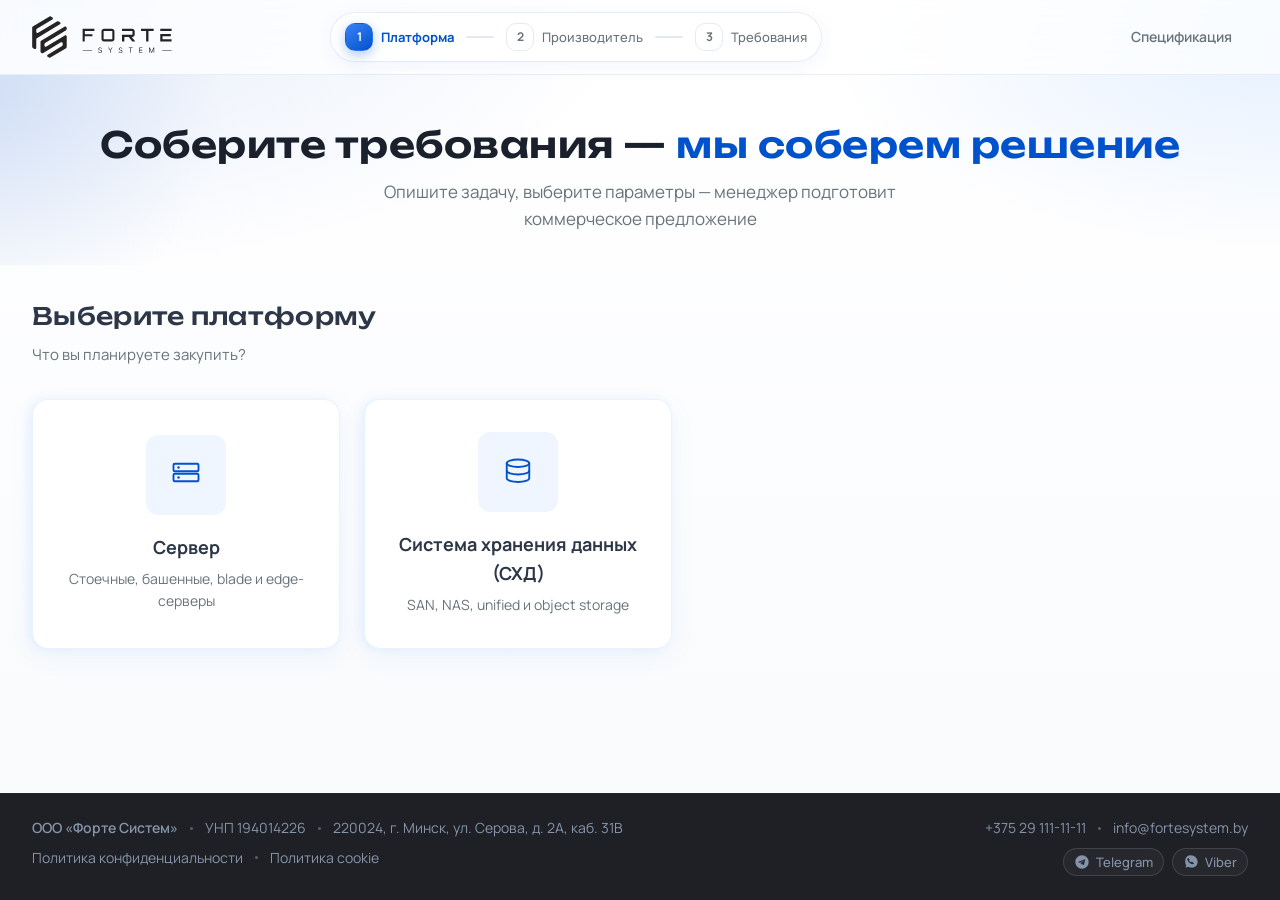
==== commit 7ae03bb0: "updated" ====
--- a/configurator_demo.html
+++ b/configurator_demo.html
@@ -9,6 +9,7 @@
   <link rel="preconnect" href="https://fonts.gstatic.com" crossorigin>
   <link href="https://fonts.googleapis.com/css2?family=Manrope:wght@400;500;600;700&family=Unbounded:wght@400;500;600&display=swap" rel="stylesheet">
   <link rel="stylesheet" href="tokens.css">
+  <link rel="stylesheet" href="site.css">
   <link rel="stylesheet" href="configurator_demo.css">
 </head>
 <body>
@@ -29,15 +30,38 @@
     <div id="app"></div>
   </main>
 
-  <footer class="cfg-footer">
-    <div class="cfg-footer-inner">
-      <div>
-        <p class="cfg-footer-legal">Forte SYSTEM</p>
-        <p class="cfg-footer-copy">© 2026 ForteSystem · 220024, г. Минск, ул. Серова, д. 2А, кб. 31В</p>
+  <footer class="site-footer">
+    <div class="container site-footer__bar">
+      <div class="site-footer__col">
+        <div class="site-footer__line">
+          <span class="site-footer__name">ООО «Форте Систем»</span>
+          <span class="site-footer__dot" aria-hidden="true"></span>
+          <span>УНП 194014226</span>
+          <span class="site-footer__dot" aria-hidden="true"></span>
+          <span>220024, г. Минск, ул. Серова, д. 2А, каб. 31В</span>
+        </div>
+        <div class="site-footer__line">
+          <a href="privacy.html">Политика конфиденциальности</a>
+          <span class="site-footer__dot" aria-hidden="true"></span>
+          <a href="cookies.html">Политика cookie</a>
+        </div>
       </div>
-      <div class="cfg-footer-contacts">
-        <a href="mailto:info@fortesystem.by">info@fortesystem.by</a>
-        <a href="tel:+375291111111">+375 29 111-11-11</a>
+      <div class="site-footer__col site-footer__col--right">
+        <div class="site-footer__line">
+          <a href="tel:+375291111111">+375 29 111-11-11</a>
+          <span class="site-footer__dot" aria-hidden="true"></span>
+          <a href="mailto:info@fortesystem.by">info@fortesystem.by</a>
+        </div>
+        <div class="site-footer__line site-footer__messengers" aria-label="Мессенджеры">
+          <a class="messenger messenger--tg" href="https://t.me/fortesystem" target="_blank" rel="noopener noreferrer" aria-label="Telegram">
+            <svg viewBox="0 0 24 24" aria-hidden="true"><path fill="currentColor" d="M12 2C6.48 2 2 6.48 2 12s4.48 10 10 10 10-4.48 10-10S17.52 2 12 2Zm4.64 6.8-1.56 7.36c-.12.54-.43.67-.87.42l-2.4-1.77-1.16 1.12c-.13.13-.24.24-.49.24l.18-2.5 4.55-4.11c.2-.18-.04-.28-.3-.1l-5.62 3.54-2.42-.76c-.53-.16-.54-.53.11-.78l9.45-3.64c.44-.1.82.1.73.78Z"/></svg>
+            <span>Telegram</span>
+          </a>
+          <a class="messenger messenger--vb" href="viber://chat?number=%2B375291111111" aria-label="Viber">
+            <svg viewBox="0 0 24 24" aria-hidden="true"><path fill="currentColor" d="M11.4 2C6.8 2.2 4.1 4.4 3.4 8.9c-.3 2.1-.1 5.8 1.3 8.1l-.8 3 .9.3 2.6-1.3c1.9 1 4.1 1.4 5.9 1.4 4.6 0 8.3-3 8.6-7.5.4-5.5-2.9-10.4-10.5-10.9Zm5.5 12c-.2.6-1.1 1.1-1.8 1.2-.5.1-1.1.1-1.8-.1-1.9-.4-3.8-1.8-5.2-3.6-1-1.3-1.7-3-1.6-3.8.1-.6.6-1.4 1.2-1.6.2-.1.4-.1.6 0l1.4 1.7c.1.2.1.4 0 .6l-.5.8c-.1.2-.1.4 0 .6.6 1 1.5 1.9 2.5 2.5.2.1.4.1.6 0l.8-.5c.2-.1.4-.1.6 0l1.7 1.4c.2.2.2.5.1.8Z"/></svg>
+            <span>Viber</span>
+          </a>
+        </div>
       </div>
     </div>
   </footer>
--- a/site.css
+++ b/site.css
@@ -0,0 +1,1353 @@
+/* Forte SYSTEM — Main landing page */
+
+*,
+*::before,
+*::after {
+  box-sizing: border-box;
+  margin: 0;
+  padding: 0;
+}
+
+html {
+  scroll-behavior: smooth;
+}
+
+body {
+  font-family: var(--font-family);
+  font-size: var(--font-size-body);
+  line-height: var(--line-height-body);
+  color: var(--color-text);
+  background: var(--white);
+  -webkit-font-smoothing: antialiased;
+}
+
+img {
+  max-width: 100%;
+  height: auto;
+  display: block;
+}
+
+a {
+  color: inherit;
+  text-decoration: none;
+}
+
+button,
+input,
+textarea {
+  font: inherit;
+}
+
+.container {
+  max-width: var(--max-width);
+  margin: 0 auto;
+  padding: 0 var(--space-4);
+}
+
+.skip-link {
+  position: absolute;
+  left: -9999px;
+  top: 0;
+  z-index: 1000;
+  padding: 12px 20px;
+  background: var(--integra-blue);
+  color: var(--white);
+  border-radius: 0 0 8px 0;
+}
+
+.skip-link:focus {
+  left: 0;
+}
+
+/* ── Top bar ── */
+
+.topbar {
+  background: var(--light-gray);
+  border-bottom: 1px solid var(--border-gray);
+  font-size: 13px;
+  color: #4a5568;
+  line-height: 1.4;
+}
+
+.topbar__inner {
+  display: flex;
+  align-items: center;
+  justify-content: space-between;
+  gap: 16px 24px;
+  min-height: 40px;
+  padding-top: 8px;
+  padding-bottom: 8px;
+}
+
+.topbar__left {
+  display: flex;
+  align-items: center;
+  flex-wrap: wrap;
+  gap: 8px 20px;
+  min-width: 0;
+}
+
+.topbar__company {
+  font-weight: 600;
+  color: #4a5568;
+  flex-shrink: 0;
+}
+
+.topbar__address {
+  display: inline-flex;
+  align-items: center;
+  gap: 8px;
+  font-weight: 500;
+  color: #4a5568;
+  min-width: 0;
+}
+
+.topbar__address svg,
+.topbar__item svg {
+  flex-shrink: 0;
+  width: 15px;
+  height: 15px;
+  display: block;
+  overflow: visible;
+  color: var(--integra-blue);
+  opacity: 0.85;
+}
+
+.topbar__contacts {
+  display: flex;
+  align-items: center;
+  justify-content: flex-end;
+  flex-wrap: wrap;
+  gap: 8px 16px;
+  flex-shrink: 0;
+}
+
+.topbar__item {
+  display: inline-flex;
+  align-items: center;
+  gap: 8px;
+  color: #4a5568;
+  font-weight: 500;
+  transition: color 0.15s;
+  flex-shrink: 0;
+}
+
+.topbar__item:hover {
+  color: var(--integra-blue);
+}
+
+.topbar__dot {
+  width: 3px;
+  height: 3px;
+  border-radius: 50%;
+  background: rgba(74, 85, 104, 0.35);
+  flex-shrink: 0;
+}
+
+/* ── Sticky header ── */
+
+.site-header {
+  position: sticky;
+  top: 0;
+  z-index: 100;
+  background: rgba(255, 255, 255, 0.72);
+  backdrop-filter: blur(16px);
+  -webkit-backdrop-filter: blur(16px);
+  border-bottom: 1px solid rgba(229, 234, 242, 0.7);
+}
+
+.site-header__inner {
+  display: grid;
+  grid-template-columns: 1fr auto 1fr;
+  align-items: center;
+  gap: 16px;
+  min-height: 72px;
+  padding-top: 10px;
+  padding-bottom: 10px;
+}
+
+.site-header__actions {
+  display: flex;
+  align-items: center;
+  justify-content: flex-end;
+  gap: 12px;
+  min-width: 0;
+}
+
+.logo {
+  display: inline-flex;
+  align-items: center;
+  justify-self: start;
+  flex-shrink: 0;
+  line-height: 0;
+}
+
+.logo img {
+  display: block;
+  height: 48px;
+  width: auto;
+  max-width: 168px;
+  object-fit: contain;
+  object-position: left center;
+}
+
+.nav-pill {
+  display: flex;
+  align-items: center;
+  justify-content: center;
+  justify-self: center;
+  gap: 32px;
+  padding: 12px 28px;
+  border-radius: 20px;
+  background: rgba(255, 255, 255, 0.45);
+  border: 1px solid rgba(37, 105, 177, 0.08);
+  box-shadow: 0 4px 16px rgba(77, 154, 255, 0.06);
+}
+
+.nav-pill a {
+  font-family: var(--font-family);
+  font-size: 15px;
+  font-weight: 700;
+  color: #4a5568;
+  white-space: nowrap;
+  transition: color 0.15s;
+}
+
+.nav-pill a:hover,
+.nav-pill a:focus-visible {
+  color: var(--integra-blue);
+}
+
+.btn-config {
+  display: inline-flex;
+  align-items: center;
+  gap: 10px;
+  padding: 12px 24px 12px 16px;
+  border-radius: 20px;
+  background: linear-gradient(-5deg, #3b82f6 20%, #2e65bf 50%, #234c90 90%);
+  color: var(--white);
+  font-family: var(--font-family-display);
+  font-size: 15px;
+  font-weight: 400;
+  box-shadow: var(--btn-shadow);
+  transition: transform 0.15s, box-shadow 0.15s, filter 0.15s;
+  white-space: nowrap;
+}
+
+.btn-config:hover {
+  transform: translateY(-1px);
+  box-shadow: 0 10px 22px rgba(31, 38, 135, 0.22);
+  filter: brightness(1.05);
+}
+
+.btn-config__icon {
+  width: 26px;
+  height: 26px;
+  display: grid;
+  place-items: center;
+  background: rgba(255, 255, 255, 0.15);
+  border-radius: 6px;
+}
+
+.btn-config__icon svg {
+  width: 16px;
+  height: 16px;
+}
+
+.nav-toggle {
+  display: none;
+  width: 44px;
+  height: 44px;
+  border: 1px solid var(--border-gray);
+  border-radius: 12px;
+  background: var(--white);
+  cursor: pointer;
+  align-items: center;
+  justify-content: center;
+  flex-direction: column;
+  gap: 5px;
+}
+
+.nav-toggle span {
+  display: block;
+  width: 18px;
+  height: 2px;
+  background: var(--graphite);
+  border-radius: 1px;
+}
+
+.mobile-nav {
+  display: none;
+  flex-direction: column;
+  gap: 8px;
+  padding: 0 var(--space-4) 16px;
+}
+
+.mobile-nav.is-open {
+  display: flex;
+}
+
+.mobile-nav a {
+  padding: 12px 16px;
+  border-radius: 12px;
+  font-weight: 600;
+  color: var(--graphite);
+  background: var(--mist-blue);
+}
+
+.mobile-nav .btn-config {
+  justify-content: center;
+  margin-top: 4px;
+}
+
+/* ── Hero ── */
+
+.hero {
+  position: relative;
+  overflow: hidden;
+  background: #fff url("images/site/hero-bg.png") center / cover no-repeat;
+  padding: 48px 0 40px;
+  min-height: clamp(560px, 72vh, 720px);
+  display: flex;
+  flex-direction: column;
+  justify-content: flex-end;
+}
+
+.hero > .container {
+  width: 100%;
+  margin-top: auto;
+}
+
+.hero::before {
+  display: none;
+}
+
+.hero__inner {
+  position: relative;
+  z-index: 1;
+  text-align: left;
+  max-width: 1100px;
+  margin: 0;
+  padding: 24px 0 36px;
+}
+
+.hero h1 {
+  font-family: var(--font-family-display);
+  font-size: clamp(28px, 3.6vw, 46px);
+  font-weight: 600;
+  line-height: 1.15;
+  letter-spacing: 0.04em;
+  color: var(--heading-dark);
+  margin-bottom: 20px;
+  white-space: nowrap;
+}
+
+.hero h1 .accent {
+  color: var(--integra-blue);
+}
+
+.hero__subtitle {
+  font-family: var(--font-family);
+  font-size: clamp(15px, 1.45vw, 18px);
+  font-weight: 500;
+  line-height: 1.55;
+  letter-spacing: 0.02em;
+  color: #444f61;
+  max-width: 820px;
+  margin: 0 0 36px;
+}
+
+.hero__actions {
+  display: flex;
+  justify-content: flex-start;
+  flex-wrap: wrap;
+  gap: 14px;
+  margin-bottom: 24px;
+}
+
+.partners {
+  display: flex;
+  align-items: center;
+  justify-content: center;
+  flex-wrap: wrap;
+  gap: 36px 48px;
+  padding: 20px 0 16px;
+  border-top: 1px solid rgba(229, 234, 242, 0.8);
+}
+
+.partners img {
+  height: 28px;
+  width: auto;
+  max-width: 120px;
+  object-fit: contain;
+  filter: grayscale(1) opacity(0.55);
+  transition: filter 0.2s, opacity 0.2s;
+}
+
+.partners img:hover {
+  filter: grayscale(0) opacity(1);
+}
+
+.partners img.is-tall {
+  height: 36px;
+}
+
+/* ── Trust / features ── */
+
+.section {
+  padding: 70px 0 80px;
+}
+
+.section--surface {
+  background: var(--light-gray);
+}
+
+.section__head {
+  margin-bottom: 32px;
+}
+
+.section__head h2 {
+  font-family: var(--font-family-display);
+  font-size: clamp(24px, 3vw, 30px);
+  font-weight: 500;
+  letter-spacing: 0.02em;
+  color: var(--graphite);
+  margin-bottom: 10px;
+}
+
+.section__head p {
+  font-size: 18px;
+  color: var(--medium-gray);
+  max-width: 800px;
+}
+
+.feature-grid {
+  display: grid;
+  grid-template-columns: repeat(2, 1fr);
+  gap: 24px;
+}
+
+.feature-card {
+  display: flex;
+  gap: 22px;
+  align-items: flex-start;
+  padding: 28px 28px 24px 26px;
+  background: var(--white);
+  border-radius: var(--radius-md);
+  box-shadow: var(--soft-shadow);
+  transition: box-shadow 0.2s, transform 0.2s;
+}
+
+.feature-card:hover {
+  box-shadow: var(--soft-shadow-hover);
+  transform: translateY(-2px);
+}
+
+.feature-card__icon {
+  flex-shrink: 0;
+  width: 80px;
+  height: 80px;
+  border-radius: 12px;
+  background: var(--mist-blue);
+  display: grid;
+  place-items: center;
+}
+
+.feature-card__icon img {
+  width: 40px;
+  height: 40px;
+}
+
+.feature-card h3 {
+  font-family: var(--font-family-display);
+  font-size: 16px;
+  font-weight: 500;
+  color: var(--graphite);
+  margin-bottom: 10px;
+  line-height: 1.35;
+}
+
+.feature-card p {
+  font-size: 15px;
+  line-height: 1.45;
+  color: var(--medium-gray);
+}
+
+/* ── Products ── */
+
+.product-grid {
+  display: grid;
+  grid-template-columns: repeat(24, 1fr);
+  gap: 22px;
+  margin-top: 8px;
+  align-items: stretch;
+}
+
+.product-card {
+  background: rgba(255, 255, 255, 0.9);
+  border: 1px solid #e5e7eb;
+  border-radius: var(--radius-lg);
+  overflow: hidden;
+  display: flex;
+  flex-direction: column;
+  height: 100%;
+  box-shadow: 0 8px 24px rgba(37, 105, 177, 0.06);
+  transition: box-shadow 0.2s, transform 0.2s;
+  grid-column: span 12;
+}
+
+/* Proportions from Figma Products 3 (≈672/524, 549/644, 649/538) */
+.product-card:nth-child(1) { grid-column: span 13; } /* Серверы ~672 */
+.product-card:nth-child(2) { grid-column: span 11; } /* СХД ~549 */
+.product-card:nth-child(3) { grid-column: span 11; } /* Сеть ~524 */
+.product-card:nth-child(4) { grid-column: span 13; } /* Комплектующие ~644 */
+.product-card:nth-child(5) { grid-column: span 13; } /* ИБ */
+.product-card:nth-child(6) { grid-column: span 11; } /* ПО */
+
+.product-card:hover {
+  box-shadow: var(--soft-shadow-hover);
+  transform: translateY(-3px);
+}
+
+.product-card__media {
+  height: 240px;
+  flex-shrink: 0;
+  display: flex;
+  align-items: center;
+  justify-content: center;
+  padding: 24px;
+  background: linear-gradient(180deg, #f8fafc 0%, #fff 100%);
+}
+
+.product-card__media img {
+  max-height: 100%;
+  width: auto;
+  max-width: 85%;
+  object-fit: contain;
+  filter: drop-shadow(-8px 8px 18px rgba(37, 105, 177, 0.18));
+}
+
+.product-card__body {
+  padding: 8px 24px 24px;
+  display: flex;
+  flex-direction: column;
+  flex: 1;
+}
+
+.product-card__body h3 {
+  font-family: var(--font-family-display);
+  font-size: 20px;
+  font-weight: 500;
+  color: var(--graphite);
+  margin-bottom: 10px;
+}
+
+.product-card__body > p {
+  font-size: 14px;
+  line-height: 1.5;
+  color: var(--dark-gray);
+  margin-bottom: 14px;
+}
+
+.product-card__brands {
+  display: flex;
+  flex-wrap: wrap;
+  gap: 6px;
+  margin-top: auto;
+  padding-top: 4px;
+}
+
+.product-card__brands span {
+  display: inline-flex;
+  align-items: center;
+  padding: 5px 10px;
+  border-radius: 8px;
+  background: #f1f3f6;
+  color: #4a5568;
+  font-size: 12px;
+  font-weight: 600;
+  letter-spacing: 0.01em;
+  line-height: 1.2;
+}
+
+.product-card__config {
+  display: inline-flex;
+  align-items: center;
+  margin-top: 12px;
+  font-size: 13px;
+  font-weight: 600;
+  color: var(--integra-blue);
+  text-decoration: none;
+  transition: color 0.15s, gap 0.15s;
+  gap: 4px;
+}
+
+.product-card__config:hover {
+  color: var(--integra-blue-hover);
+  text-decoration: underline;
+}
+
+.product-card__body p {
+  font-size: 14px;
+  line-height: 1.45;
+  color: #4a5568;
+}
+
+/* ── CTA band ── */
+
+.cta-band {
+  position: relative;
+  overflow: hidden;
+  padding: 72px 0;
+  background: linear-gradient(168deg, #0052cc 0%, #1d4ed8 100%);
+  color: var(--white);
+}
+
+.cta-band::before,
+.cta-band::after {
+  content: "";
+  position: absolute;
+  border-radius: 50%;
+  pointer-events: none;
+}
+
+.cta-band::before {
+  width: 400px;
+  height: 400px;
+  right: -40px;
+  top: -80px;
+  background: rgba(255, 255, 255, 0.04);
+}
+
+.cta-band::after {
+  width: 300px;
+  height: 300px;
+  left: -70px;
+  bottom: -40px;
+  background: rgba(0, 180, 216, 0.12);
+}
+
+.cta-band__inner {
+  position: relative;
+  z-index: 1;
+  display: flex;
+  align-items: center;
+  justify-content: space-between;
+  gap: 40px;
+}
+
+.cta-band__eyebrow {
+  display: inline-flex;
+  align-items: center;
+  gap: 8px;
+  padding: 6px 16px;
+  border-radius: 100px;
+  background: rgba(255, 255, 255, 0.12);
+  font-size: 13px;
+  font-weight: 600;
+  color: rgba(255, 255, 255, 0.9);
+  margin-bottom: 16px;
+}
+
+.cta-band__eyebrow::before {
+  content: "";
+  width: 7px;
+  height: 7px;
+  border-radius: 3px;
+  background: var(--white);
+}
+
+.cta-band h2 {
+  font-family: var(--font-family-display);
+  font-size: clamp(24px, 3vw, 30px);
+  font-weight: 700;
+  letter-spacing: 0.02em;
+  margin-bottom: 12px;
+}
+
+.cta-band p {
+  font-size: 17px;
+  line-height: 1.7;
+  color: rgba(255, 255, 255, 0.75);
+  max-width: 560px;
+}
+
+.cta-band__actions {
+  display: flex;
+  flex-wrap: wrap;
+  gap: 14px;
+  flex-shrink: 0;
+}
+
+.btn-cta-light {
+  display: inline-flex;
+  align-items: center;
+  justify-content: center;
+  padding: 14px 28px;
+  border-radius: var(--radius-pill);
+  background: linear-gradient(180deg, #fff 0%, rgba(255, 255, 255, 0.82) 72%, rgba(255, 255, 255, 0.61) 100%);
+  color: var(--integra-blue);
+  font-family: var(--font-family-display);
+  font-size: 16px;
+  transition: transform 0.15s, box-shadow 0.15s;
+}
+
+.btn-cta-light:hover {
+  transform: translateY(-1px);
+  box-shadow: 0 8px 20px rgba(0, 0, 0, 0.15);
+}
+
+.btn-cta-outline {
+  display: inline-flex;
+  align-items: center;
+  justify-content: center;
+  padding: 14px 28px;
+  border-radius: var(--radius-pill);
+  border: 1px solid rgba(255, 255, 255, 0.3);
+  background: rgba(255, 255, 255, 0.1);
+  color: var(--white);
+  font-family: var(--font-family-display);
+  font-size: 16px;
+  transition: background 0.15s;
+}
+
+.btn-cta-outline:hover {
+  background: rgba(255, 255, 255, 0.18);
+}
+
+/* ── Stages ── */
+
+.stages {
+  background: #1e2025;
+  padding: 56px 0 64px;
+  color: var(--white);
+}
+
+.stages .section__head--stages {
+  max-width: none;
+  margin-bottom: 0;
+  text-align: left;
+}
+
+.stages .section__head h2 {
+  color: var(--white);
+  font-weight: 700;
+  font-size: clamp(24px, 2.8vw, 30px);
+  letter-spacing: -0.02em;
+}
+
+.stages .section__head p {
+  color: #9ca3af;
+  font-size: 15px;
+  line-height: 1.45;
+  max-width: none;
+  white-space: nowrap;
+}
+
+.stages-map {
+  position: relative;
+  margin-top: 36px;
+  min-height: 460px;
+}
+
+.stages-map__line {
+  position: absolute;
+  left: 1.7%;
+  top: 18px;
+  width: 100.5%;
+  height: 320px;
+  pointer-events: none;
+  user-select: none;
+}
+
+.stages-map__list {
+  list-style: none;
+  position: relative;
+  min-height: 460px;
+  margin: 0;
+  padding: 0;
+}
+
+.stages-map__item {
+  position: absolute;
+  width: min(320px, 30%);
+}
+
+.stages-map__item--1 { left: 26.5%; top: 0; }
+.stages-map__item--2 { left: 65.4%; top: 0; }
+.stages-map__item--3 { left: 9.1%; top: 33%; }
+.stages-map__item--4 { left: 52.7%; top: 33%; }
+.stages-map__item--5 { left: 26.5%; top: 67%; }
+.stages-map__item--6 { left: 65.4%; top: 67%; }
+
+.stages-map__badge {
+  display: grid;
+  place-items: center;
+  width: 40px;
+  height: 40px;
+  border-radius: 50%;
+  background: var(--integra-blue);
+  color: var(--white);
+  font-family: var(--font-family-display);
+  font-size: 16px;
+  font-weight: 700;
+  line-height: 1;
+  letter-spacing: 0.02em;
+  margin-bottom: 10px;
+}
+
+.stages-map__item h3 {
+  font-family: var(--font-family);
+  font-size: 15px;
+  font-weight: 700;
+  color: var(--white);
+  margin-bottom: 4px;
+  line-height: 1.3;
+}
+
+.stages-map__item p {
+  font-size: 13px;
+  line-height: 1.45;
+  color: rgba(255, 255, 255, 0.78);
+  max-width: 300px;
+}
+
+/* ── Contact ── */
+
+.contact {
+  position: relative;
+  padding: 90px 0 90px;
+  overflow: hidden;
+  background: linear-gradient(180deg, #eff6ff 0%, #ffffff 55%);
+}
+
+.contact::before {
+  content: "";
+  position: absolute;
+  inset: 0;
+  background: url("images/site/hero-bg.png") center / cover no-repeat;
+  opacity: 0.1;
+  pointer-events: none;
+}
+
+.contact__inner {
+  position: relative;
+  z-index: 1;
+  display: grid;
+  grid-template-columns: 1fr 1.15fr;
+  gap: 48px;
+  align-items: start;
+}
+
+.contact__intro {
+  display: flex;
+  flex-direction: column;
+  gap: 0;
+  padding-top: 12px;
+}
+
+.contact__intro h2 {
+  font-family: var(--font-family-display);
+  font-size: clamp(24px, 3vw, 30px);
+  font-weight: 500;
+  color: var(--graphite);
+  letter-spacing: 0.02em;
+  margin-bottom: 10px;
+  max-width: 420px;
+}
+
+.contact__lead {
+  font-size: 16px;
+  font-weight: 500;
+  color: var(--dark-gray);
+  max-width: 460px;
+  margin-bottom: 28px;
+  line-height: 1.5;
+}
+
+.contact-list {
+  list-style: none;
+  display: flex;
+  flex-direction: column;
+  gap: 18px;
+  max-width: 420px;
+  margin: 0 0 24px;
+  padding: 0;
+}
+
+.contact-list li {
+  display: flex;
+  align-items: flex-start;
+  gap: 14px;
+}
+
+.contact-list__icon {
+  width: 44px;
+  height: 44px;
+  flex-shrink: 0;
+  border-radius: 50%;
+  background: var(--mist-blue);
+  color: var(--integra-blue);
+  display: grid;
+  place-items: center;
+  overflow: visible;
+}
+
+.contact-list__icon svg {
+  width: 22px;
+  height: 22px;
+  overflow: visible;
+  display: block;
+}
+
+.contact-list__label {
+  display: block;
+  font-size: 12px;
+  font-weight: 600;
+  color: var(--medium-gray);
+  margin-bottom: 2px;
+  text-transform: uppercase;
+  letter-spacing: 0.04em;
+}
+
+.contact-list a,
+.contact-list p {
+  font-size: 16px;
+  font-weight: 600;
+  line-height: 1.4;
+  color: var(--graphite);
+  text-decoration: none;
+}
+
+.contact-list a:hover {
+  color: var(--integra-blue);
+}
+
+.contact__messengers {
+  display: flex;
+  flex-wrap: wrap;
+  gap: 10px;
+}
+
+.messenger--light {
+  border: 1px solid rgba(37, 105, 177, 0.16);
+  background: rgba(255, 255, 255, 0.7);
+  color: var(--graphite);
+  padding: 8px 14px;
+  font-size: 14px;
+}
+
+.messenger--light:hover {
+  background: var(--white);
+  color: var(--integra-blue);
+  border-color: rgba(0, 82, 204, 0.35);
+}
+
+.contact-form {
+  background: rgba(255, 255, 255, 0.55);
+  backdrop-filter: blur(10px);
+  border: 1px solid rgba(229, 234, 242, 0.9);
+  border-radius: 24px;
+  padding: 28px;
+  box-shadow: var(--soft-shadow);
+}
+
+.form-row {
+  display: grid;
+  grid-template-columns: 1fr 1fr;
+  gap: 16px 24px;
+  margin-bottom: 8px;
+}
+
+.form-field {
+  display: flex;
+  flex-direction: column;
+  gap: 6px;
+  margin-bottom: 8px;
+}
+
+.form-field label {
+  position: absolute;
+  width: 1px;
+  height: 1px;
+  padding: 0;
+  margin: -1px;
+  overflow: hidden;
+  clip: rect(0, 0, 0, 0);
+  white-space: nowrap;
+  border: 0;
+}
+
+.form-field--visible-label label {
+  position: static;
+  width: auto;
+  height: auto;
+  margin: 0;
+  clip: auto;
+  overflow: visible;
+  white-space: normal;
+  font-size: 13px;
+  font-weight: 600;
+  color: var(--medium-gray);
+}
+
+.form-field input,
+.form-field textarea {
+  width: 100%;
+  padding: 12px 14px;
+  border: none;
+  border-bottom: 1px solid #e5e7eb;
+  background: transparent;
+  color: var(--graphite);
+  font-size: 15px;
+  font-weight: 500;
+  outline: none;
+  transition: border-color 0.15s;
+  resize: vertical;
+}
+
+.form-field input::placeholder,
+.form-field textarea::placeholder {
+  color: rgba(45, 55, 72, 0.45);
+}
+
+.form-field input:focus,
+.form-field textarea:focus {
+  border-bottom-color: var(--integra-blue);
+}
+
+.form-field textarea {
+  min-height: 72px;
+}
+
+.file-pick {
+  display: inline-flex;
+  align-items: center;
+  gap: 8px;
+  margin: 12px 0 20px;
+  padding: 8px 14px;
+  border: 1px solid #e5e7eb;
+  border-radius: 8px;
+  background: rgba(255, 255, 255, 0.7);
+  color: rgba(45, 55, 72, 0.55);
+  font-size: 15px;
+  font-weight: 500;
+  cursor: pointer;
+  transition: border-color 0.15s, color 0.15s;
+}
+
+.file-pick:hover {
+  border-color: var(--integra-blue);
+  color: var(--integra-blue);
+}
+
+.file-pick input {
+  position: absolute;
+  width: 1px;
+  height: 1px;
+  opacity: 0;
+  overflow: hidden;
+}
+
+.contact-form .btn-primary {
+  width: 100%;
+  border-radius: 12px;
+  padding: 14px 24px;
+  font-size: 16px;
+}
+
+.form-note {
+  margin-top: 16px;
+  text-align: center;
+  font-size: 13px;
+  color: var(--medium-gray);
+  line-height: 1.5;
+}
+
+.form-note a {
+  color: var(--integra-blue);
+  text-decoration: underline;
+  text-underline-offset: 2px;
+}
+
+/* ── Footer ── */
+
+.site-footer {
+  background: #1e2025;
+  border-top: 1px solid #1f2937;
+  padding: 24px 0;
+  color: #8694a9;
+  font-size: 14px;
+  line-height: 1.4;
+}
+
+.site-footer__bar {
+  display: flex;
+  justify-content: space-between;
+  align-items: flex-start;
+  gap: 32px;
+}
+
+.site-footer__col {
+  display: flex;
+  flex-direction: column;
+  gap: 10px;
+}
+
+.site-footer__col--right {
+  align-items: flex-end;
+  text-align: right;
+}
+
+.site-footer__line {
+  display: flex;
+  flex-wrap: wrap;
+  align-items: center;
+  gap: 10px 12px;
+}
+
+.site-footer__col--right .site-footer__line {
+  justify-content: flex-end;
+}
+
+.site-footer__name {
+  font-weight: 600;
+}
+
+.site-footer__dot {
+  width: 3px;
+  height: 3px;
+  border-radius: 50%;
+  background: rgba(255, 255, 255, 0.28);
+  flex-shrink: 0;
+}
+
+.site-footer a {
+  color: #8694a9;
+  text-decoration: none;
+  transition: color 0.15s;
+}
+
+.site-footer a:hover {
+  color: var(--white);
+}
+
+.site-footer__messengers {
+  gap: 8px;
+}
+
+.messenger {
+  display: inline-flex;
+  align-items: center;
+  gap: 6px;
+  padding: 4px 10px;
+  border-radius: 999px;
+  border: 1px solid rgba(255, 255, 255, 0.12);
+  background: rgba(255, 255, 255, 0.04);
+  color: #8694a9;
+  font-size: 13px;
+  font-weight: 500;
+  text-decoration: none;
+  transition: background 0.15s, border-color 0.15s, color 0.15s;
+}
+
+.messenger svg {
+  width: 16px;
+  height: 16px;
+  display: block;
+}
+
+.messenger:hover {
+  background: rgba(255, 255, 255, 0.1);
+  border-color: rgba(255, 255, 255, 0.22);
+  color: #fff;
+}
+
+.messenger--tg:hover {
+  border-color: rgba(41, 170, 225, 0.55);
+  color: #7dd3fc;
+}
+
+.messenger--vb:hover {
+  border-color: rgba(115, 96, 242, 0.55);
+  color: #c4b5fd;
+}
+
+/* ── Responsive ── */
+
+@media (max-width: 1100px) {
+  .site-header__inner {
+    gap: 12px;
+  }
+
+  .nav-pill {
+    gap: 20px;
+    padding: 10px 18px;
+  }
+}
+
+@media (max-width: 900px) {
+  .topbar__inner {
+    flex-direction: column;
+    align-items: flex-start;
+    gap: 6px;
+  }
+
+  .hero h1 {
+    white-space: normal;
+  }
+
+  .site-header__inner {
+    grid-template-columns: 1fr auto;
+  }
+
+  .nav-pill {
+    display: none;
+  }
+
+  .btn-config--desktop {
+    display: none;
+  }
+
+  .nav-toggle {
+    display: inline-flex;
+  }
+
+  .hero {
+    padding: 40px 0 28px;
+    min-height: 0;
+  }
+
+  .hero__inner {
+    padding: 48px 0 24px;
+  }
+
+  .partners {
+    gap: 20px 28px;
+  }
+
+  .partners img {
+    height: 24px;
+    max-width: 96px;
+  }
+
+  .feature-grid,
+  .contact__inner {
+    grid-template-columns: 1fr;
+  }
+
+  .product-grid {
+    grid-template-columns: 1fr;
+  }
+
+  .product-card,
+  .product-card:nth-child(n) {
+    grid-column: auto;
+  }
+
+  .product-card__media,
+  .product-card:nth-child(n) .product-card__media {
+    height: 200px;
+  }
+
+  .stages .section__head p {
+    white-space: normal;
+    font-size: 14px;
+  }
+
+  .stages-map {
+    min-height: 0;
+    margin-top: 36px;
+  }
+
+  .stages-map__line {
+    display: none;
+  }
+
+  .stages-map__list {
+    display: flex;
+    flex-direction: column;
+    gap: 28px;
+    min-height: 0;
+  }
+
+  .stages-map__item {
+    position: static;
+    width: 100%;
+  }
+
+  .cta-band__inner {
+    flex-direction: column;
+    align-items: flex-start;
+  }
+
+  .form-row {
+    grid-template-columns: 1fr;
+  }
+
+  .site-footer__bar {
+    flex-direction: column;
+    gap: 16px;
+  }
+
+  .site-footer__col--right {
+    align-items: flex-start;
+    text-align: left;
+  }
+
+  .site-footer__col--right .site-footer__line {
+    justify-content: flex-start;
+  }
+}
+
+@media (max-width: 560px) {
+  .container {
+    padding: 0 20px;
+  }
+
+  .feature-card {
+    flex-direction: column;
+    gap: 16px;
+  }
+
+  .feature-card__icon {
+    width: 64px;
+    height: 64px;
+  }
+
+  .feature-card__icon img {
+    width: 32px;
+    height: 32px;
+  }
+
+  .product-card__media {
+    height: 200px;
+  }
+
+  .contact-form {
+    padding: 20px;
+  }
+
+  .logo img {
+    height: 36px;
+  }
+}
+
+@media (prefers-reduced-motion: reduce) {
+  html {
+    scroll-behavior: auto;
+  }
+
+  .feature-card,
+  .product-card,
+  .btn-config,
+  .btn-cta-light {
+    transition: none;
+  }
+
+  .feature-card:hover,
+  .product-card:hover,
+  .btn-config:hover {
+    transform: none;
+  }
+}
